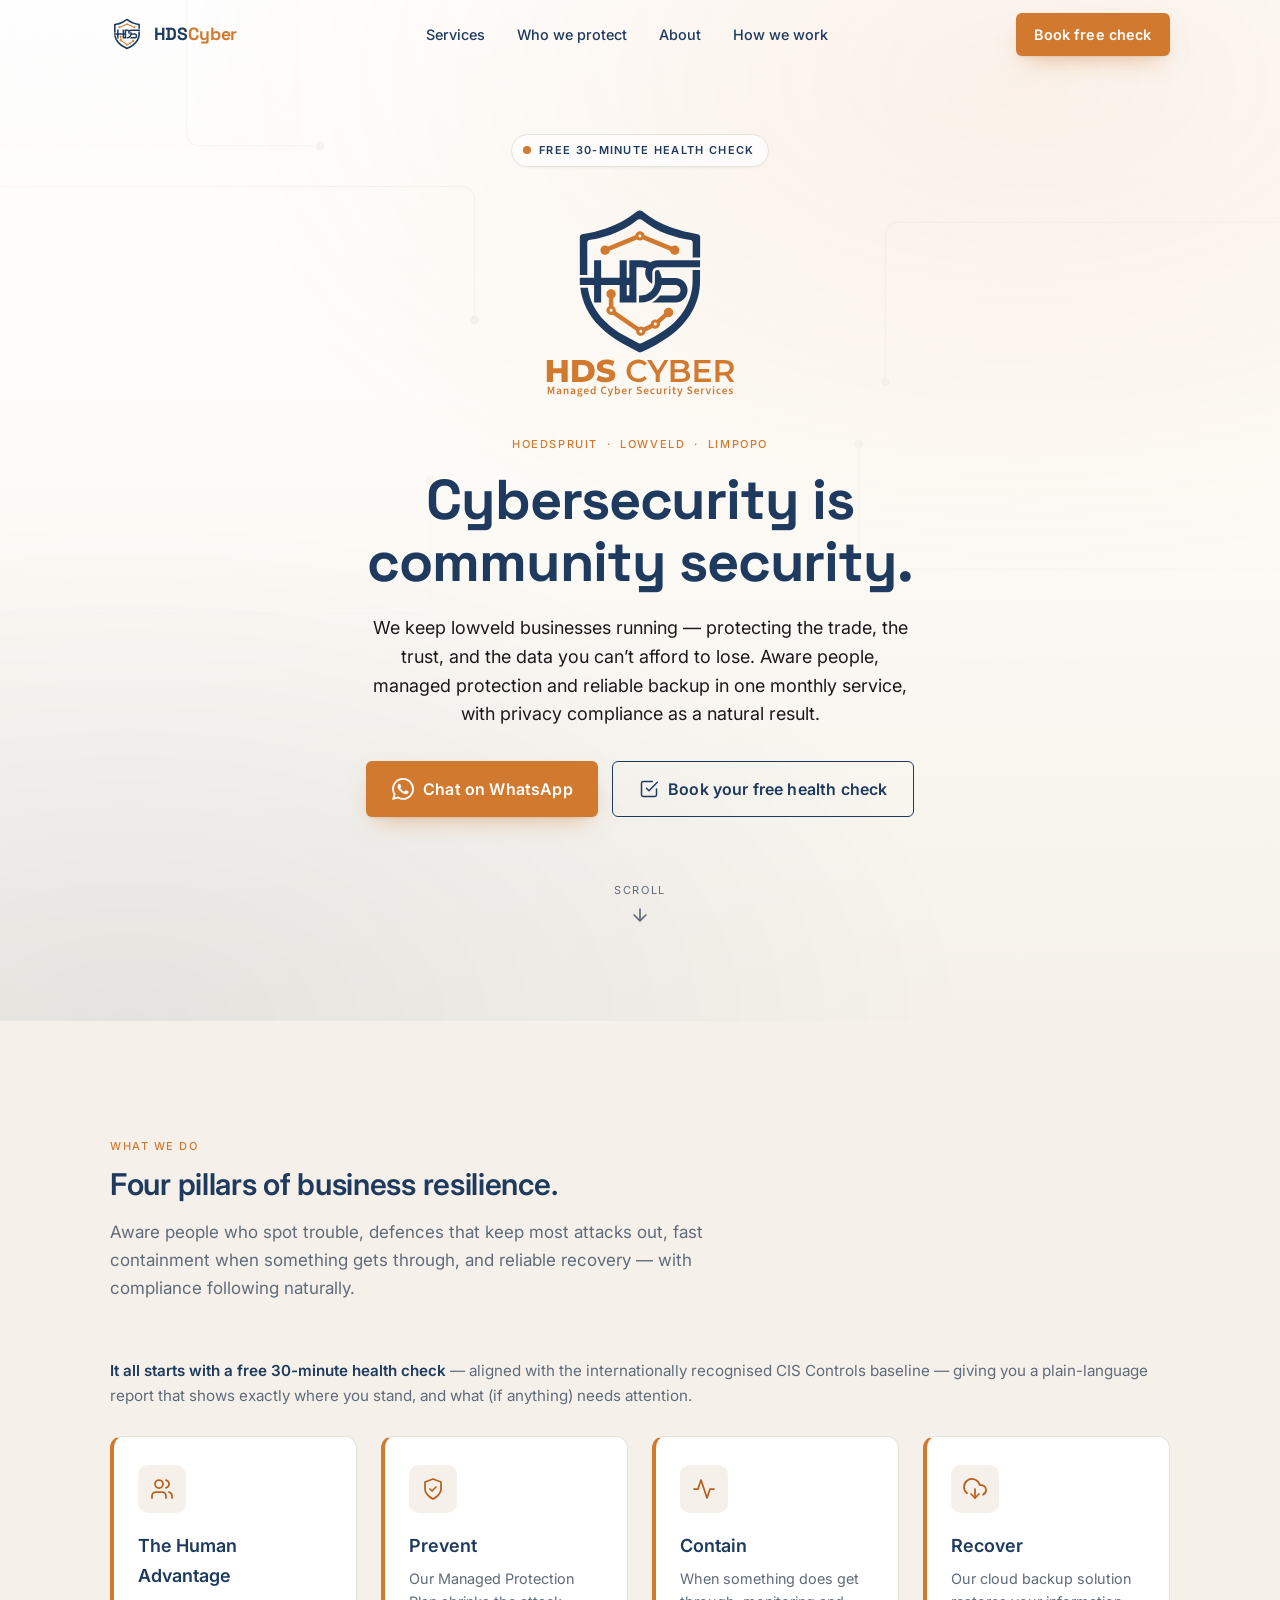
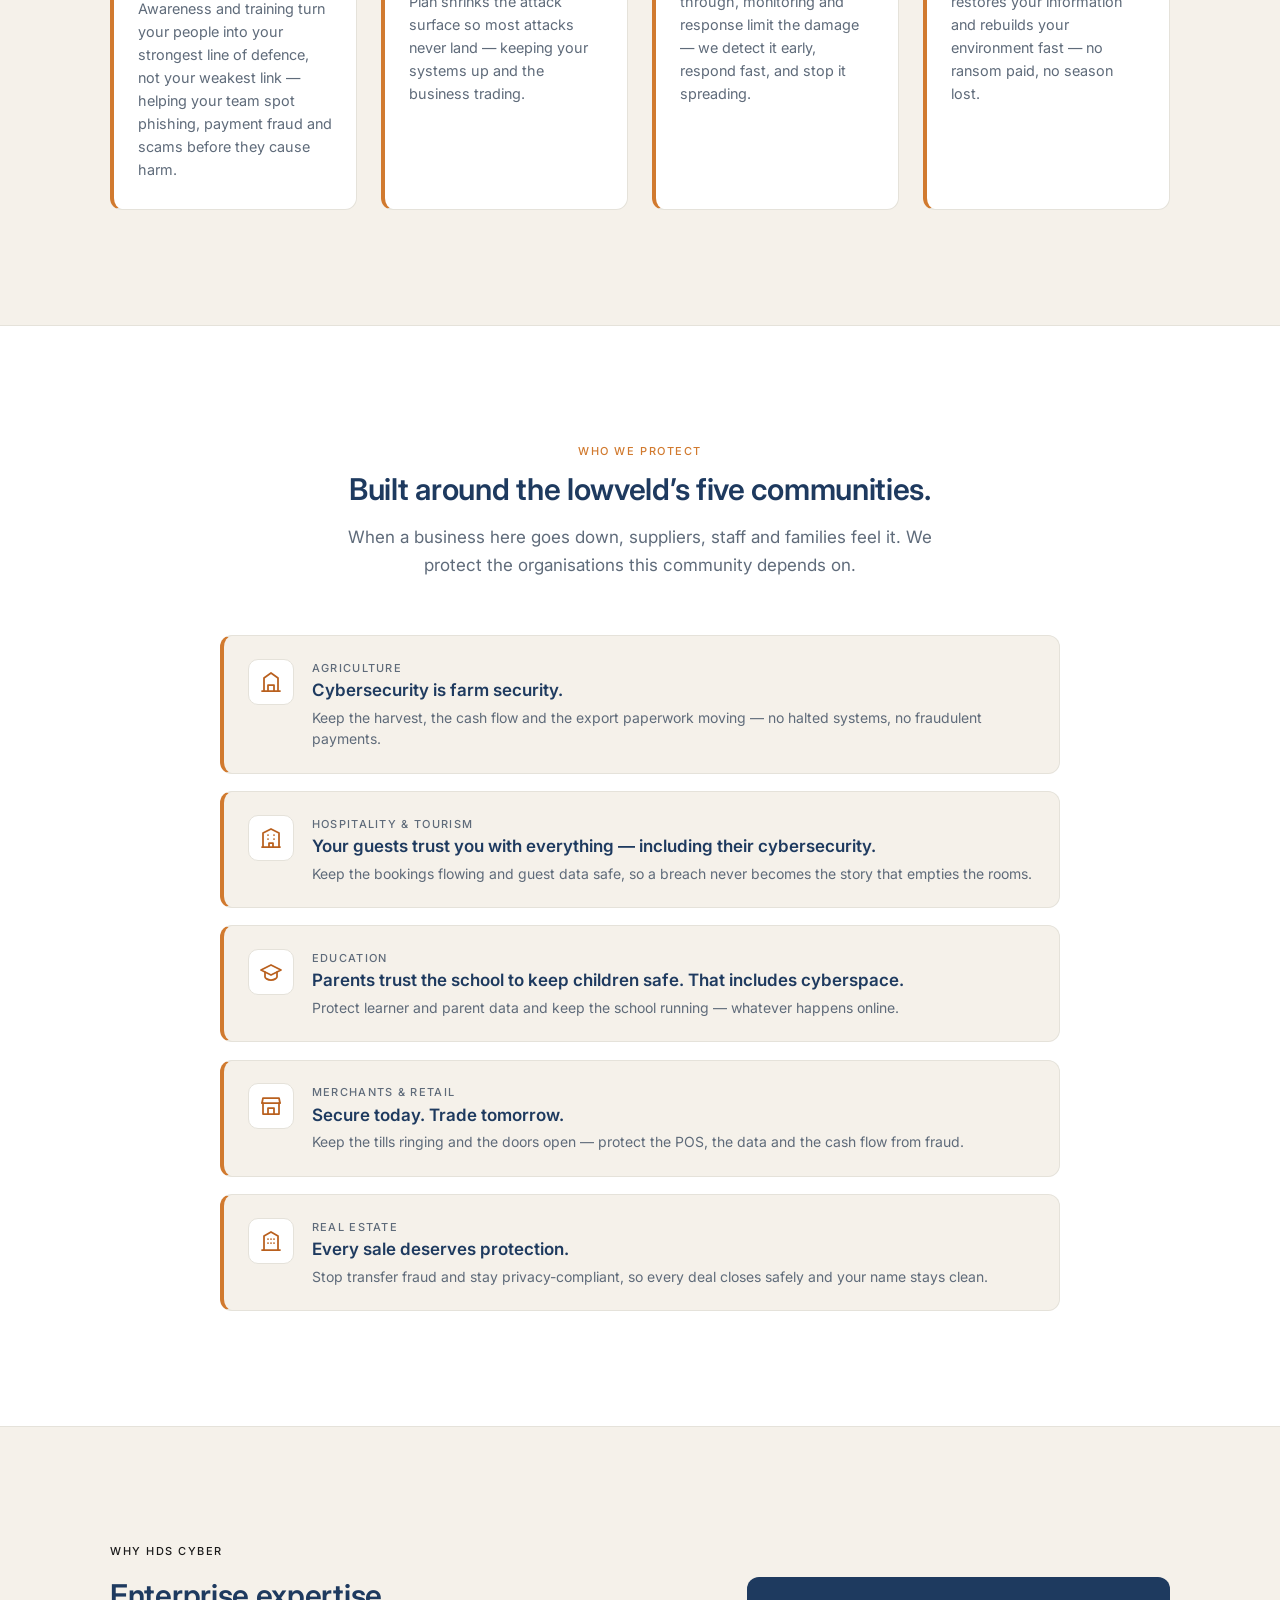
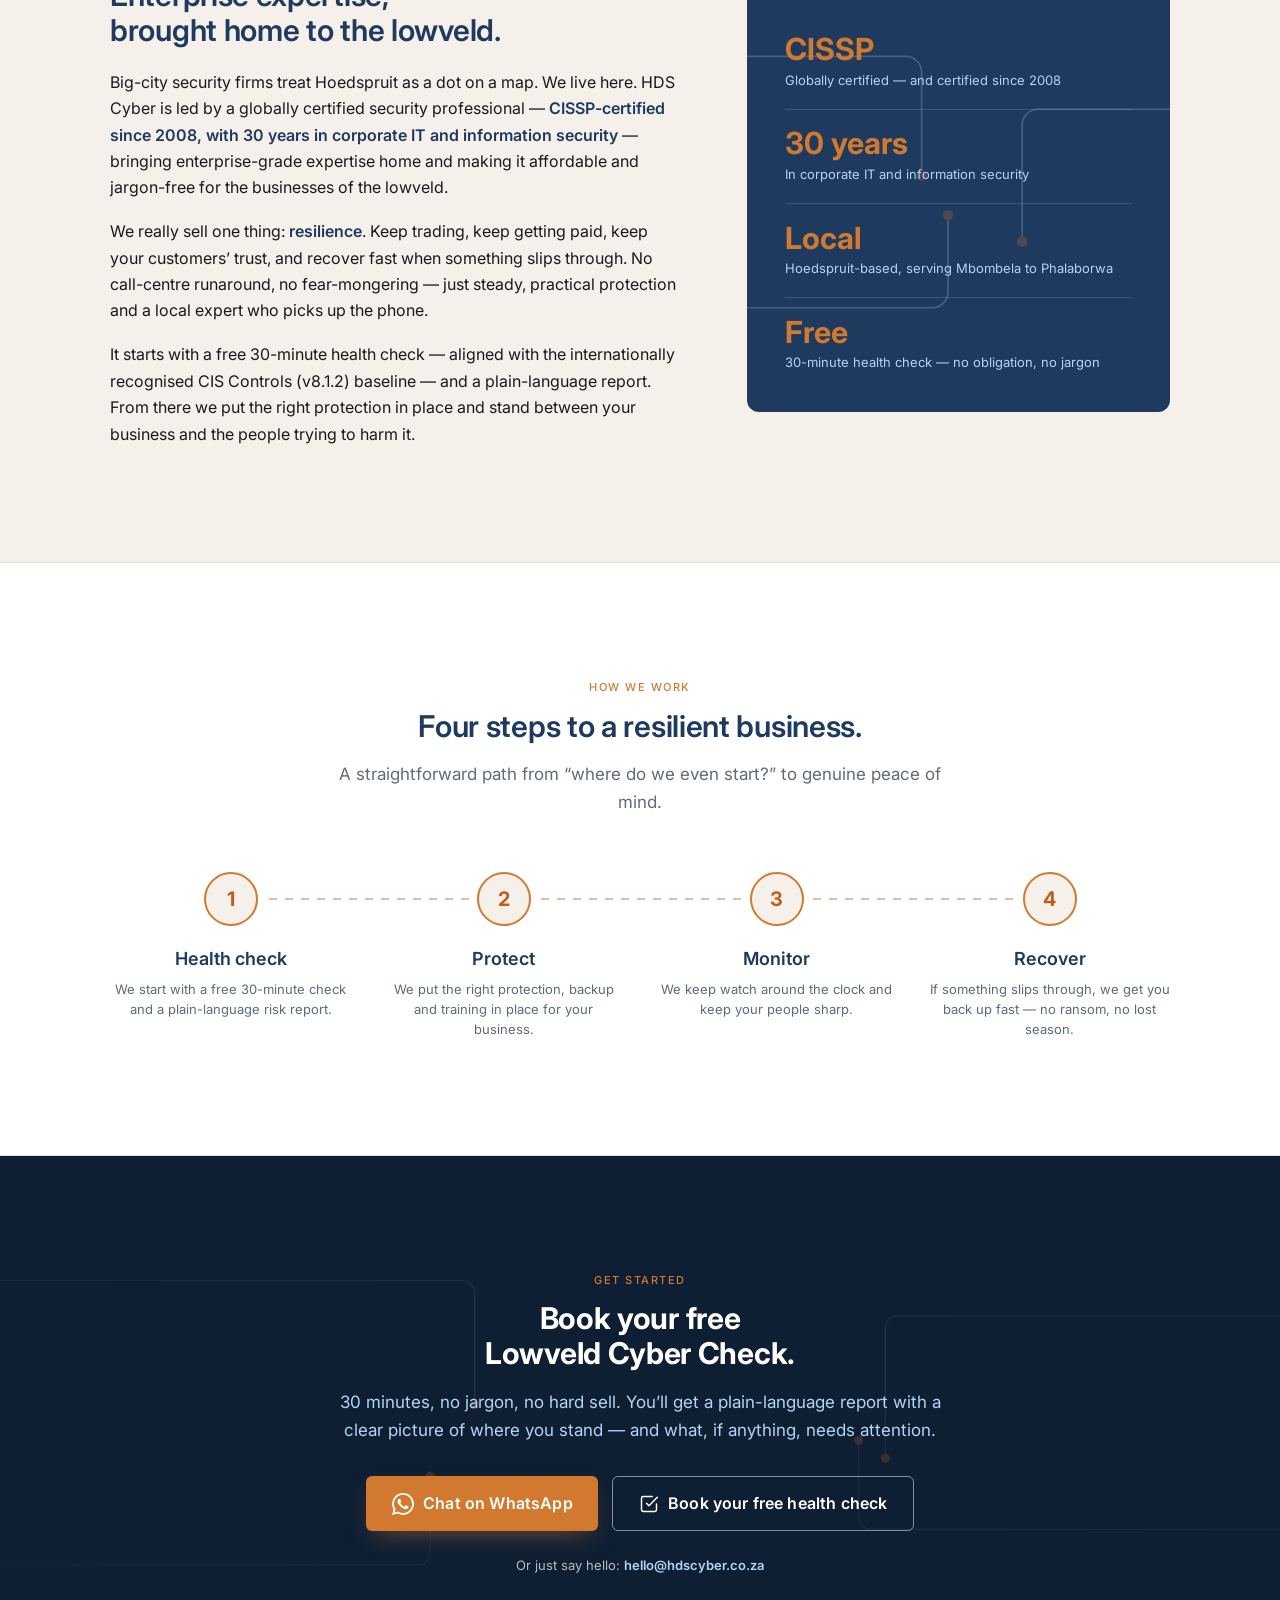
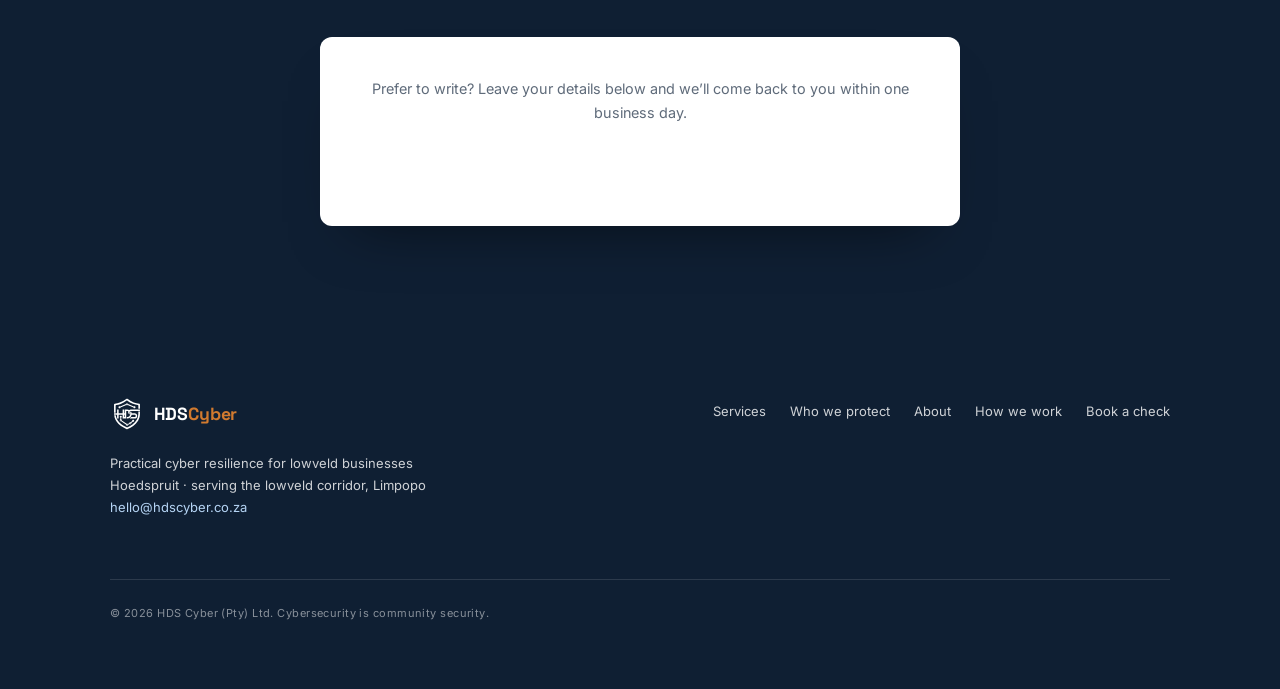
==== index.html @ 49cf848c "Add HDS Cyber holding page Single-page static site (index.html with inline CSS/JS), SVG brand assets" ====
<!DOCTYPE html>
<html lang="en">
<head>
  <meta charset="UTF-8">
  <meta name="viewport" content="width=device-width, initial-scale=1">

  <!-- Google tag (gtag.js) -->
  <script async src="https://www.googletagmanager.com/gtag/js?id=G-XVRPDK1384"></script>
  <script>
    window.dataLayer = window.dataLayer || [];
    function gtag(){dataLayer.push(arguments);}
    gtag('js', new Date());

    gtag('config', 'G-XVRPDK1384');
  </script>

  <!-- Meta Pixel Code -->
  <script>
  !function(f,b,e,v,n,t,s)
  {if(f.fbq)return;n=f.fbq=function(){n.callMethod?
  n.callMethod.apply(n,arguments):n.queue.push(arguments)};
  if(!f._fbq)f._fbq=n;n.push=n;n.loaded=!0;n.version='2.0';
  n.queue=[];t=b.createElement(e);t.async=!0;
  t.src=v;s=b.getElementsByTagName(e)[0];
  s.parentNode.insertBefore(t,s)}(window, document,'script',
  'https://connect.facebook.net/en_US/fbevents.js');
  fbq('init', '3988948328081548');
  fbq('track', 'PageView');
  </script>
  <noscript><img height="1" width="1" style="display:none"
  src="https://www.facebook.com/tr?id=3988948328081548&ev=PageView&noscript=1"
  /></noscript>
  <!-- End Meta Pixel Code -->

  <title>HDS Cyber — Managed Cyber Security Services in Hoedspruit</title>
  <meta name="description" content="HDS Cyber keeps lowveld businesses running — practical cyber resilience for farms, lodges, schools, merchants and estate agencies. Book a free 30-minute health check.">
  <meta property="og:title" content="HDS Cyber — Cybersecurity is community security.">
  <meta property="og:description" content="Hoedspruit-based cyber resilience: managed protection, staff training, backup and compliance. Book your free Lowveld Cyber Check.">
  <meta property="og:type" content="website">
  <meta property="og:url" content="https://hdscyber.co.za">
  <link rel="icon" type="image/svg+xml" href="assets/favicon.svg">
  <link rel="preconnect" href="https://fonts.googleapis.com">
  <link rel="preconnect" href="https://fonts.gstatic.com" crossorigin>
  <link href="https://fonts.googleapis.com/css2?family=Inter:wght@400;500;600;700&family=Space+Grotesk:wght@500;700&display=swap" rel="stylesheet">
  <style>
    :root {
      /* Brand colours (per Brand Guidelines v1.0 §3) */
      --navy: #1E3A5F;
      --copper: #D17A2F;
      --copper-deep: #B9601E;
      --deep-navy: #0F1F33;
      --sand: #F5F1EA;
      --ink: #1A1A1A;
      --slate: #5F6B7A;
      --hairline: #E5E2DA;
      --light-blue: #B5D4F4;
      --white: #FFFFFF;

      /* Typography (§4): Inter does the heavy lifting; Space Grotesk for hero/slogan only */
      --font-body: 'Inter', -apple-system, BlinkMacSystemFont, system-ui, sans-serif;
      --font-display: 'Space Grotesk', 'Inter', system-ui, sans-serif;

      /* Type scale */
      --text-hero: clamp(2.25rem, 5vw, 3.5rem);   /* hero 44–56px */
      --text-h2: clamp(1.5rem, 2.4vw, 1.875rem);  /* section H2 24–30px */
      --text-h3: 1.125rem;                          /* H3 18px */
      --text-body: 1rem;
      --text-small: 0.8125rem;                      /* caption 13px */
      --text-eyebrow: 0.6875rem;                    /* 11px */

      --radius: 6px;
      --radius-lg: 12px;
      --hero-text-width: 540px;
      --nav-h: 70px;
      --maxw: 1140px;
      --ease: cubic-bezier(0.22, 1, 0.36, 1);
    }

    *, *::before, *::after { box-sizing: border-box; }

    html {
      -webkit-text-size-adjust: 100%;
      scroll-behavior: smooth;
      scroll-padding-top: calc(var(--nav-h) + 12px);
    }

    body {
      margin: 0;
      font-family: var(--font-body);
      font-weight: 400;
      font-size: var(--text-body);
      line-height: 1.65;
      color: var(--ink);
      background: var(--sand);
      -webkit-font-smoothing: antialiased;
      text-rendering: optimizeLegibility;
      overflow-x: hidden;
    }

    a { color: inherit; }

    .wrap {
      width: 100%;
      max-width: var(--maxw);
      margin-inline: auto;
      padding-inline: clamp(1.25rem, 4vw, 2.5rem);
    }

    /* Eyebrow — Inter 500 medium, tracked caps (§4.3) */
    .eyebrow {
      margin: 0;
      font-family: var(--font-body);
      font-weight: 500;
      font-size: var(--text-eyebrow);
      letter-spacing: 0.14em;
      text-transform: uppercase;
      color: var(--copper);
    }

    /* ---------- Shared CTA button ---------- */
    .cta {
      display: inline-flex;
      align-items: center;
      gap: 0.6rem;
      padding: 0.85rem 1.6rem;
      min-height: 48px;
      background: var(--copper);
      color: var(--white);
      font-family: var(--font-body);
      font-weight: 600;
      font-size: 1rem;
      letter-spacing: 0.01em;
      text-decoration: none;
      border-radius: var(--radius);
      box-shadow:
        0 1px 2px rgba(15, 31, 51, 0.08),
        0 10px 24px -10px rgba(209, 122, 47, 0.55);
      transition: transform 0.3s var(--ease), box-shadow 0.3s var(--ease), background-color 0.3s ease;
    }
    .cta svg { width: 20px; height: 20px; }
    .cta:hover {
      background: var(--copper-deep);
      transform: translateY(-2px);
      box-shadow: 0 2px 4px rgba(15, 31, 51, 0.10), 0 16px 32px -12px rgba(209, 122, 47, 0.7);
    }
    .cta:active { transform: translateY(0); }
    .cta:focus-visible { outline: 2px solid var(--navy); outline-offset: 3px; }

    /* Secondary — outlined navy (§7.1) */
    .cta--ghost {
      background: transparent;
      color: var(--navy);
      border: 1px solid var(--navy);
      box-shadow: none;
    }
    .cta--ghost:hover {
      background: var(--navy);
      border-color: var(--navy);
      color: var(--white);
      box-shadow: 0 8px 20px -12px rgba(15, 31, 51, 0.4);
    }

    /* Secondary on dark backgrounds (contact band) */
    .cta--ghost-light {
      background: transparent;
      color: var(--white);
      border: 1px solid rgba(255, 255, 255, 0.5);
      box-shadow: none;
    }
    .cta--ghost-light:hover {
      background: var(--white);
      color: var(--navy);
      border-color: var(--white);
    }

    /* WhatsApp button accent (brand-preferred primary contact) */
    .cta--whatsapp { background: var(--copper); }
    .cta--whatsapp svg { width: 22px; height: 22px; }

    /* Marks a placeholder WhatsApp link until the real number is added */
    [data-whatsapp-placeholder] { position: relative; }

    /* ---------- Nav ---------- */
    .nav {
      position: fixed;
      top: 0; left: 0; right: 0;
      z-index: 50;
      height: var(--nav-h);
      display: flex;
      align-items: center;
      transition: background-color 0.35s ease, box-shadow 0.35s ease, border-color 0.35s ease;
      border-bottom: 1px solid transparent;
    }
    .nav.is-scrolled {
      background: rgba(245, 241, 234, 0.82);
      backdrop-filter: blur(10px);
      -webkit-backdrop-filter: blur(10px);
      border-bottom-color: var(--hairline);
      box-shadow: 0 1px 16px -8px rgba(15, 31, 51, 0.25);
    }
    .nav__inner {
      width: 100%;
      max-width: var(--maxw);
      margin-inline: auto;
      padding-inline: clamp(1.25rem, 4vw, 2.5rem);
      display: flex;
      align-items: center;
      justify-content: space-between;
      gap: 1rem;
    }
    .brand {
      display: inline-flex;
      align-items: center;
      gap: 0.6rem;
      text-decoration: none;
      color: var(--navy);
    }
    .brand img { width: 34px; height: 34px; display: block; }
    .brand__name {
      font-family: var(--font-display);
      font-weight: 700;
      font-size: 1.1rem;
      letter-spacing: -0.01em;
      color: var(--navy);
    }
    .brand__name span { color: var(--copper); }

    .nav__links {
      display: flex;
      align-items: center;
      gap: clamp(1rem, 2.5vw, 2rem);
      list-style: none;
      margin: 0;
      padding: 0;
    }
    .nav__links a {
      position: relative;
      text-decoration: none;
      color: var(--navy);
      font-size: 0.9rem;
      font-weight: 500;
      padding: 0.4rem 0;
      transition: color 0.2s ease;
    }
    .nav__links a::after {
      content: "";
      position: absolute;
      left: 0; bottom: -2px;
      width: 100%;
      height: 2px;
      background: var(--copper);
      transform: scaleX(0);
      transform-origin: left center;
      transition: transform 0.3s var(--ease);
    }
    .nav__links a:hover { color: var(--copper-deep); }
    .nav__links a.is-active { color: var(--copper-deep); }
    .nav__links a.is-active::after { transform: scaleX(1); }

    .nav__cta { display: inline-flex; }
    .nav .cta { padding: 0.6rem 1.15rem; min-height: 42px; font-size: 0.9rem; }

    .nav__toggle {
      display: none;
      width: 44px; height: 44px;
      align-items: center;
      justify-content: center;
      background: transparent;
      border: 1px solid var(--hairline);
      border-radius: var(--radius);
      cursor: pointer;
      color: var(--navy);
    }
    .nav__toggle svg { width: 22px; height: 22px; }
    .nav__toggle .icon-close { display: none; }
    .nav.is-open .nav__toggle .icon-open { display: none; }
    .nav.is-open .nav__toggle .icon-close { display: block; }

    /* ---------- Section scaffolding ---------- */
    .section { padding: clamp(4.5rem, 9vw, 7.5rem) 0; }
    .section__head {
      max-width: 640px;
      margin-bottom: clamp(2.5rem, 5vw, 3.5rem);
    }
    .section--center .section__head { margin-inline: auto; text-align: center; }
    /* Section H2 — Inter 600 (§4.3) */
    .section__title {
      margin: 0.75rem 0 0;
      font-family: var(--font-body);
      font-weight: 600;
      font-size: var(--text-h2);
      line-height: 1.18;
      letter-spacing: -0.01em;
      color: var(--navy);
      text-wrap: balance;
    }
    .section__lead {
      margin: 1rem 0 0;
      font-size: 1.0625rem;
      color: var(--slate);
      max-width: 58ch;
    }
    .section--center .section__lead { margin-inline: auto; }

    /* Reveal on scroll */
    .reveal {
      opacity: 0;
      transform: translateY(22px);
      transition: opacity 0.7s var(--ease), transform 0.7s var(--ease);
    }
    .reveal.is-in { opacity: 1; transform: none; }

    /* ---------- Hero ---------- */
    .hero {
      position: relative;
      isolation: isolate;
      min-height: 100vh;
      min-height: 100svh;
      display: flex;
      flex-direction: column;
      align-items: center;
      justify-content: center;
      text-align: center;
      padding: calc(var(--nav-h) + clamp(2rem, 6vw, 4rem)) 1.5rem clamp(3.5rem, 9vw, 6rem);
      overflow: hidden;
      background:
        radial-gradient(120% 90% at 80% 8%, rgba(209, 122, 47, 0.10) 0%, rgba(209, 122, 47, 0) 55%),
        radial-gradient(120% 90% at 10% 100%, rgba(30, 58, 95, 0.08) 0%, rgba(30, 58, 95, 0) 55%),
        linear-gradient(180deg, #FFFFFF 0%, #FDFBF7 45%, var(--sand) 100%);
    }
    .hero__lines {
      position: absolute; inset: 0; z-index: -2;
      pointer-events: none; opacity: 0.5;
      mask-image: radial-gradient(120% 80% at 50% 30%, #000 0%, transparent 78%);
    }
    .hero__lines path, .hero__lines circle { stroke: var(--hairline); fill: none; }
    .hero__lines circle { fill: var(--hairline); stroke: none; }
    .hero__grain {
      position: absolute; inset: 0; z-index: -1;
      pointer-events: none; opacity: 0.035; mix-blend-mode: multiply;
    }
    /* Hero max width 720px so the slogan reads as a statement (§7.1) */
    .hero__inner {
      position: relative;
      display: flex; flex-direction: column; align-items: center;
      max-width: 720px; width: 100%;
    }
    .status {
      display: inline-flex; align-items: center; gap: 0.5rem;
      padding: 0.4rem 0.85rem 0.4rem 0.7rem;
      margin-bottom: clamp(1.5rem, 4vw, 2rem);
      border: 1px solid var(--hairline); border-radius: 999px;
      background: rgba(255, 255, 255, 0.7); backdrop-filter: blur(6px);
      box-shadow: 0 1px 2px rgba(15, 31, 51, 0.05);
      font-size: var(--text-eyebrow); font-weight: 600;
      letter-spacing: 0.12em; text-transform: uppercase; color: var(--navy);
    }
    .status__dot {
      width: 8px; height: 8px; border-radius: 50%; background: var(--copper);
      box-shadow: 0 0 0 0 rgba(209, 122, 47, 0.5);
      animation: pulse 2.4s ease-in-out infinite;
    }
    @keyframes pulse {
      0%, 100% { box-shadow: 0 0 0 0 rgba(209, 122, 47, 0.45); }
      50%      { box-shadow: 0 0 0 6px rgba(209, 122, 47, 0); }
    }
    .hero__logo { width: clamp(150px, 32vw, 210px); height: auto; margin-bottom: clamp(1rem, 3vw, 1.6rem); }
    .hero__eyebrow { margin-bottom: 1rem; }
    /* Hero headline — Space Grotesk (the one signature slogan moment) */
    .hero__title {
      margin: 0 0 1.25rem; max-width: 16ch;
      font-family: var(--font-display); font-weight: 700;
      font-size: var(--text-hero); line-height: 1.12;
      letter-spacing: -0.02em; color: var(--navy); text-wrap: balance;
    }
    .hero__body {
      margin: 0 auto 2rem; max-width: var(--hero-text-width);
      font-size: 1.125rem; line-height: 1.6; color: var(--ink);
    }
    .hero__actions {
      display: flex; flex-wrap: wrap; gap: 0.85rem; justify-content: center;
    }
    .scroll-hint {
      margin-top: clamp(2.5rem, 6vw, 4rem);
      display: inline-flex; flex-direction: column; align-items: center; gap: 0.4rem;
      font-size: var(--text-eyebrow); letter-spacing: 0.14em; text-transform: uppercase;
      color: var(--slate); text-decoration: none;
    }
    .scroll-hint svg { width: 20px; height: 20px; animation: bob 2.2s ease-in-out infinite; }
    @keyframes bob { 0%,100% { transform: translateY(0); } 50% { transform: translateY(5px); } }

    /* ---------- Services (four pillars) ---------- */
    .cards {
      display: grid;
      grid-template-columns: repeat(auto-fit, minmax(240px, 1fr));
      gap: clamp(1rem, 2vw, 1.5rem);
    }
    /* White card, 4px copper LEFT border, copper icon in sand square (§7.1) */
    .card {
      background: var(--white);
      border: 1px solid var(--hairline);
      border-left: 4px solid var(--copper);
      border-radius: var(--radius-lg);
      padding: 1.75rem 1.5rem;
      transition: transform 0.35s var(--ease), box-shadow 0.35s var(--ease);
    }
    .card:hover {
      transform: translateY(-4px);
      box-shadow: 0 18px 40px -22px rgba(15, 31, 51, 0.4);
    }
    .card__icon {
      display: inline-flex; align-items: center; justify-content: center;
      width: 48px; height: 48px; margin-bottom: 1.1rem;
      border-radius: 10px;
      background: var(--sand);
      color: var(--copper-deep);
    }
    .card__icon svg { width: 24px; height: 24px; }
    /* H3 — Inter 600 */
    .card__title {
      margin: 0 0 0.4rem; font-family: var(--font-body);
      font-weight: 600; font-size: var(--text-h3); color: var(--navy);
    }
    .card__text { margin: 0; font-size: 0.9rem; color: var(--slate); line-height: 1.6; }

    /* Free health-check lead-in line above the cards */
    .pillars-note {
      margin: 0 0 1.75rem;
      font-size: 0.95rem; color: var(--slate);
    }
    .pillars-note strong { color: var(--navy); font-weight: 600; }

    /* ---------- Who we protect — five verticals, single column (§7.1) ---------- */
    .sectors { background: var(--white); border-block: 1px solid var(--hairline); }
    .sector-list {
      display: flex; flex-direction: column;
      gap: clamp(0.85rem, 1.8vw, 1.1rem);
      max-width: 840px; margin-inline: auto;
    }
    .sector {
      display: flex; align-items: flex-start; gap: 1.1rem;
      padding: 1.4rem 1.5rem;
      border: 1px solid var(--hairline);
      border-left: 4px solid var(--copper);
      border-radius: var(--radius-lg);
      background: var(--sand);
      transition: transform 0.3s var(--ease), box-shadow 0.3s var(--ease), background-color 0.3s ease;
    }
    .sector:hover { transform: translateX(4px); background: #FBF8F2; box-shadow: 0 14px 30px -22px rgba(15,31,51,0.4); }
    .sector__icon {
      flex: none;
      display: inline-flex; align-items: center; justify-content: center;
      width: 46px; height: 46px; border-radius: 10px;
      background: var(--white); border: 1px solid var(--hairline);
      color: var(--copper-deep);
    }
    .sector__icon svg { width: 24px; height: 24px; }
    .sector__eyebrow {
      margin: 0 0 0.15rem; font-size: var(--text-eyebrow); font-weight: 500;
      letter-spacing: 0.12em; text-transform: uppercase; color: var(--slate);
    }
    /* Vertical slogan — navy semibold (§7.1). Never modified (§1). */
    .sector__slogan { margin: 0 0 0.3rem; font-family: var(--font-body); font-weight: 600; color: var(--navy); font-size: 1.0625rem; line-height: 1.35; }
    .sector__desc { margin: 0; font-size: 0.875rem; color: var(--slate); line-height: 1.55; }

    /* ---------- About ---------- */
    .about-grid {
      display: grid;
      grid-template-columns: 1.15fr 0.85fr;
      gap: clamp(2rem, 5vw, 4rem);
      align-items: center;
    }
    .about__body p { margin: 0 0 1.1rem; color: var(--ink); }
    .about__body p:last-child { margin-bottom: 0; }
    .about__body strong { color: var(--navy); font-weight: 600; }
    .stat-panel {
      position: relative;
      background: var(--navy);
      color: var(--white);
      border-radius: var(--radius-lg);
      padding: clamp(1.75rem, 3vw, 2.5rem);
      overflow: hidden;
      isolation: isolate;
    }
    .stat-panel__lines { position: absolute; inset: 0; z-index: -1; opacity: 0.25; pointer-events: none; }
    .stat-panel__lines path, .stat-panel__lines circle { stroke: var(--light-blue); fill: none; }
    .stat-panel__lines circle { fill: var(--copper); stroke: none; }
    .stat {
      padding: 1.1rem 0;
      border-bottom: 1px solid rgba(181, 212, 244, 0.18);
    }
    .stat:last-child { border-bottom: none; padding-bottom: 0; }
    .stat:first-child { padding-top: 0; }
    .stat__num {
      font-family: var(--font-body); font-weight: 700;
      font-size: clamp(1.5rem, 2.6vw, 1.9rem); color: var(--copper);
      line-height: 1.1;
    }
    .stat__label { font-size: var(--text-small); color: var(--light-blue); margin-top: 0.2rem; }

    /* ---------- How we work ---------- */
    .how { background: var(--white); border-block: 1px solid var(--hairline); }
    .steps {
      display: grid;
      grid-template-columns: repeat(4, 1fr);
      gap: clamp(1rem, 2.5vw, 2rem);
      position: relative;
    }
    .steps::before {
      content: ""; position: absolute;
      top: 26px; left: 12%; right: 12%; height: 2px;
      background: repeating-linear-gradient(90deg, var(--copper) 0 8px, transparent 8px 16px);
      opacity: 0.5; z-index: 0;
    }
    .step { position: relative; z-index: 1; text-align: center; }
    .step__node {
      width: 54px; height: 54px; margin: 0 auto 1.1rem;
      display: flex; align-items: center; justify-content: center;
      border-radius: 50%;
      background: var(--sand);
      border: 2px solid var(--copper);
      color: var(--copper-deep);
      font-family: var(--font-body); font-weight: 700; font-size: 1.25rem;
      box-shadow: 0 0 0 6px var(--white);
    }
    .step__title { margin: 0 0 0.35rem; font-family: var(--font-body); font-weight: 600; font-size: var(--text-h3); color: var(--navy); }
    .step__text { margin: 0; font-size: var(--text-small); color: var(--slate); line-height: 1.55; }

    /* ---------- Contact band ---------- */
    .contact {
      position: relative;
      isolation: isolate;
      background: var(--deep-navy);
      color: var(--white);
      text-align: center;
      overflow: hidden;
    }
    .contact__lines { position: absolute; inset: 0; z-index: -1; opacity: 0.3; pointer-events: none; mask-image: radial-gradient(110% 90% at 50% 40%, #000 0%, transparent 80%); }
    .contact__lines path, .contact__lines circle { stroke: rgba(181,212,244,0.45); fill: none; }
    .contact__lines circle { fill: var(--copper); stroke: none; }
    .contact__title {
      margin: 0.75rem auto 0; max-width: 20ch;
      font-family: var(--font-body); font-weight: 700;
      font-size: var(--text-h2); line-height: 1.18; letter-spacing: -0.01em;
      text-wrap: balance;
    }
    .contact__text { margin: 1rem auto 2rem; max-width: 56ch; color: var(--light-blue); font-size: 1.0625rem; }
    .contact__actions { display: flex; flex-wrap: wrap; gap: 0.85rem; justify-content: center; }
    .contact__email { margin-top: 1.5rem; font-size: var(--text-small); color: rgba(255,255,255,0.7); }
    .contact__email a { color: var(--light-blue); text-decoration: none; font-weight: 600; }
    .contact__email a:hover { text-decoration: underline; }

    /* Contact form — white card holding the embedded Freshsales web form */
    .contact-form {
      margin: clamp(2.5rem, 5vw, 3.75rem) auto 0;
      max-width: 640px;
      background: var(--white);
      color: var(--ink);
      border-radius: var(--radius-lg);
      padding: clamp(1.5rem, 3.5vw, 2.5rem);
      text-align: left;
      box-shadow: 0 30px 60px -34px rgba(0, 0, 0, 0.6);
    }
    .contact-form__note { margin: 0 0 1.35rem; font-size: 0.9rem; color: var(--slate); text-align: center; }
    /* Keep the third-party form's fields inside the card on small screens */
    .contact-form__embed :is(input, textarea, select, button) { max-width: 100%; }
    .contact-form__embed { min-height: 40px; }

    /* ---------- Footer — deep navy (§7.1) ---------- */
    .footer { background: var(--deep-navy); color: rgba(255,255,255,0.8); padding: clamp(2.5rem, 5vw, 3.5rem) 0; }
    .footer__inner {
      display: flex; flex-wrap: wrap; gap: 1.5rem;
      align-items: flex-start; justify-content: space-between;
    }
    .footer .brand__name { color: var(--white); }
    .footer__meta { font-size: var(--text-small); line-height: 1.7; margin-top: 0.85rem; }
    .footer__meta a { color: var(--light-blue); text-decoration: none; }
    .footer__meta a:hover { text-decoration: underline; }
    .footer__links { display: flex; flex-wrap: wrap; gap: 1rem 1.5rem; list-style: none; margin: 0; padding: 0; }
    .footer__links a { color: rgba(255,255,255,0.8); text-decoration: none; font-size: var(--text-small); }
    .footer__links a:hover { color: var(--copper); }
    .footer__legal {
      width: 100%; margin-top: 1.5rem; padding-top: 1.5rem;
      border-top: 1px solid rgba(255,255,255,0.12);
      font-size: var(--text-eyebrow); letter-spacing: 0.04em; color: rgba(255,255,255,0.5);
    }

    a:focus-visible, button:focus-visible {
      outline: 2px solid var(--copper);
      outline-offset: 3px;
      border-radius: 3px;
    }

    /* ---------- Responsive ---------- */
    @media (max-width: 860px) {
      .about-grid { grid-template-columns: 1fr; }
      .steps { grid-template-columns: repeat(2, 1fr); gap: 2rem 1.5rem; }
      .steps::before { display: none; }
    }
    @media (max-width: 760px) {
      .nav__cta { display: none; }
      .nav__toggle { display: inline-flex; }
      .nav__links {
        position: absolute;
        top: var(--nav-h); left: 0; right: 0;
        flex-direction: column;
        align-items: stretch;
        gap: 0;
        background: rgba(245, 241, 234, 0.97);
        backdrop-filter: blur(10px);
        border-bottom: 1px solid var(--hairline);
        box-shadow: 0 16px 24px -18px rgba(15,31,51,0.4);
        padding: 0.5rem clamp(1.25rem, 4vw, 2.5rem) 1.25rem;
        transform: translateY(-12px);
        opacity: 0; pointer-events: none;
        transition: opacity 0.25s ease, transform 0.25s var(--ease);
      }
      .nav.is-open .nav__links { opacity: 1; transform: none; pointer-events: auto; }
      .nav__links li { width: 100%; }
      .nav__links a { display: block; padding: 0.85rem 0; border-bottom: 1px solid var(--hairline); font-size: 1rem; }
      .nav__links a::after { display: none; }
      .nav__links .nav__cta-mobile { margin-top: 0.85rem; }
      .nav__links .nav__cta-mobile a { border-bottom: none; }
      .nav__links .nav__cta-mobile .cta { display: inline-flex; width: 100%; justify-content: center; }
    }
    @media (min-width: 761px) {
      .nav__cta-mobile { display: none; }
    }
    @media (max-width: 480px) {
      .steps { grid-template-columns: 1fr; }
      .hero__actions { width: 100%; }
      .hero__actions .cta { flex: 1 1 auto; justify-content: center; }
    }

    @media (prefers-reduced-motion: reduce) {
      html { scroll-behavior: auto; }
      *, *::before, *::after {
        animation-duration: 0.01ms !important;
        animation-iteration-count: 1 !important;
        transition-duration: 0.01ms !important;
      }
      .reveal { opacity: 1; transform: none; }
    }
  </style>

  <!-- Freshworks CRM tracking (live chat disabled for now via chat='false') -->
  <script src='//fw-cdn.com/16836464/7368855.js' chat='false'></script>
</head>
<body>
  <!-- Navigation -->
  <header class="nav" id="nav">
    <div class="nav__inner">
      <a class="brand" href="#top" aria-label="HDS Cyber — home">
        <img src="assets/favicon.svg" alt="" aria-hidden="true">
        <span class="brand__name">HDS<span>Cyber</span></span>
      </a>

      <nav aria-label="Primary">
        <ul class="nav__links" id="navLinks">
          <li><a href="#services">Services</a></li>
          <li><a href="#sectors">Who we protect</a></li>
          <li><a href="#about">About</a></li>
          <li><a href="#how">How we work</a></li>
          <li class="nav__cta-mobile"><a href="mailto:hello@hdscyber.co.za?subject=Book%20my%20free%20Lowveld%20Cyber%20Check"><span class="cta">Book free check</span></a></li>
        </ul>
      </nav>

      <div class="nav__cta">
        <a class="cta" href="mailto:hello@hdscyber.co.za?subject=Book%20my%20free%20Lowveld%20Cyber%20Check">Book free check</a>
      </div>

      <button class="nav__toggle" id="navToggle" aria-label="Toggle menu" aria-expanded="false" aria-controls="navLinks">
        <svg class="icon-open" viewBox="0 0 24 24" fill="none" stroke="currentColor" stroke-width="2" stroke-linecap="round"><path d="M3 6h18M3 12h18M3 18h18"/></svg>
        <svg class="icon-close" viewBox="0 0 24 24" fill="none" stroke="currentColor" stroke-width="2" stroke-linecap="round"><path d="M6 6l12 12M18 6L6 18"/></svg>
      </button>
    </div>
  </header>

  <main id="top">
    <!-- Hero -->
    <section class="hero" aria-label="HDS Cyber introduction">
      <svg class="hero__lines" aria-hidden="true" focusable="false" viewBox="0 0 1440 900" preserveAspectRatio="xMidYMid slice">
        <g stroke-width="1.25">
          <path d="M-20 210 H 520 a14 14 0 0 1 14 14 V 360" />
          <path d="M1460 250 H 1010 a14 14 0 0 0 -14 14 V 430" />
          <path d="M-20 690 H 470 a14 14 0 0 0 14 -14 V 540" />
          <path d="M1460 640 H 980 a14 14 0 0 1 -14 -14 V 500" />
          <path d="M210 -20 V 150 a14 14 0 0 0 14 14 H 360" />
          <path d="M1230 920 V 760 a14 14 0 0 1 -14 -14 H 1080" />
        </g>
        <circle cx="534" cy="360" r="5" />
        <circle cx="996" cy="430" r="5" />
        <circle cx="484" cy="540" r="5" />
        <circle cx="966" cy="500" r="5" />
        <circle cx="360" cy="164" r="5" />
        <circle cx="1080" cy="746" r="5" />
      </svg>
      <svg class="hero__grain" aria-hidden="true" focusable="false">
        <filter id="grain"><feTurbulence type="fractalNoise" baseFrequency="0.9" numOctaves="2" stitchTiles="stitch"/></filter>
        <rect width="100%" height="100%" filter="url(#grain)"/>
      </svg>

      <div class="hero__inner">
        <span class="status"><span class="status__dot" aria-hidden="true"></span>Free 30-minute health check</span>

        <img class="hero__logo" src="assets/hds-logo-primary.svg" alt="HDS Cyber — Managed Cyber Security Services" width="500" height="500">

        <p class="eyebrow hero__eyebrow">Hoedspruit&nbsp; &middot; &nbsp;Lowveld&nbsp; &middot; &nbsp;Limpopo</p>

        <h1 class="hero__title">Cybersecurity is community security.</h1>

        <p class="hero__body">We keep lowveld businesses running &mdash; protecting the trade, the trust, and the data you can&rsquo;t afford to lose. Aware people, managed protection and reliable backup in one monthly service, with privacy compliance as a natural result.</p>

        <div class="hero__actions">
          <!-- WhatsApp: number is set once in the <script> at the bottom (WHATSAPP_NUMBER). Until then this is a placeholder. -->
          <a class="cta cta--whatsapp" data-whatsapp-placeholder href="https://wa.me/27XXXXXXXXX?text=Hi%20HDS%20Cyber%2C%20I%27d%20like%20to%20book%20my%20free%20Lowveld%20Cyber%20Check." aria-label="Chat to HDS Cyber on WhatsApp">
            <svg viewBox="0 0 24 24" fill="currentColor" aria-hidden="true"><path d="M17.472 14.382c-.297-.149-1.758-.867-2.03-.967-.273-.099-.471-.148-.67.15-.197.297-.767.966-.94 1.164-.173.199-.347.223-.644.075-.297-.15-1.255-.463-2.39-1.475-.883-.788-1.48-1.761-1.653-2.059-.173-.297-.018-.458.13-.606.134-.133.298-.347.446-.52.149-.174.198-.298.298-.497.099-.198.05-.371-.025-.52-.075-.149-.669-1.612-.916-2.207-.242-.579-.487-.501-.669-.51l-.57-.01c-.198 0-.52.074-.792.372-.272.297-1.04 1.016-1.04 2.479 0 1.462 1.065 2.875 1.213 3.074.149.198 2.096 3.2 5.077 4.487.709.306 1.262.489 1.694.625.712.227 1.36.195 1.872.118.571-.085 1.758-.719 2.006-1.413.247-.694.247-1.289.173-1.413-.074-.124-.272-.198-.57-.347m-5.421 7.403h-.004a9.87 9.87 0 01-5.031-1.378l-.361-.214-3.741.982.998-3.648-.235-.374a9.86 9.86 0 01-1.51-5.26c.001-5.45 4.436-9.884 9.888-9.884 2.64 0 5.122 1.03 6.988 2.898a9.825 9.825 0 012.893 6.994c-.003 5.45-4.437 9.884-9.885 9.884m8.413-18.297A11.815 11.815 0 0012.05 0C5.495 0 .16 5.335.157 11.892c0 2.096.547 4.142 1.588 5.945L.057 24l6.305-1.654a11.882 11.882 0 005.683 1.448h.005c6.554 0 11.89-5.335 11.893-11.893a11.821 11.821 0 00-3.48-8.413z"/></svg>
            Chat on WhatsApp
          </a>
          <a class="cta cta--ghost" href="mailto:hello@hdscyber.co.za?subject=Book%20my%20free%20Lowveld%20Cyber%20Check">
            <svg viewBox="0 0 24 24" fill="none" stroke="currentColor" stroke-width="1.75" stroke-linecap="round" stroke-linejoin="round" aria-hidden="true"><path d="M9 11l3 3L22 4"/><path d="M21 12v7a2 2 0 0 1-2 2H5a2 2 0 0 1-2-2V5a2 2 0 0 1 2-2h11"/></svg>
            Book your free health check
          </a>
        </div>

        <a class="scroll-hint" href="#services" aria-label="Scroll to services">
          <span>Scroll</span>
          <svg viewBox="0 0 24 24" fill="none" stroke="currentColor" stroke-width="2" stroke-linecap="round" stroke-linejoin="round" aria-hidden="true"><path d="M12 5v14M5 12l7 7 7-7"/></svg>
        </a>
      </div>
    </section>

    <!-- Services — four pillars of resilience -->
    <section class="section" id="services" aria-labelledby="services-title">
      <div class="wrap">
        <div class="section__head reveal">
          <p class="eyebrow">What we do</p>
          <h2 class="section__title" id="services-title">Four pillars of business resilience.</h2>
          <p class="section__lead">Aware people who spot trouble, defences that keep most attacks out, fast containment when something gets through, and reliable recovery &mdash; with compliance following naturally.</p>
        </div>

        <p class="pillars-note reveal"><strong>It all starts with a free 30-minute health check</strong> &mdash; aligned with the internationally recognised CIS Controls baseline &mdash; giving you a plain-language report that shows exactly where you stand, and what (if anything) needs attention.</p>

        <div class="cards">
          <!-- Four pillars per marketing plan v16 §1 table — Column 1 = card heading -->
          <article class="card reveal">
            <span class="card__icon" aria-hidden="true">
              <svg viewBox="0 0 24 24" fill="none" stroke="currentColor" stroke-width="1.75" stroke-linecap="round" stroke-linejoin="round"><path d="M16 21v-2a4 4 0 0 0-4-4H6a4 4 0 0 0-4 4v2"/><circle cx="9" cy="7" r="4"/><path d="M22 21v-2a4 4 0 0 0-3-3.87"/><path d="M16 3.13a4 4 0 0 1 0 7.75"/></svg>
            </span>
            <h3 class="card__title">The Human Advantage</h3>
            <p class="card__text">Awareness and training turn your people into your strongest line of defence, not your weakest link &mdash; helping your team spot phishing, payment fraud and scams before they cause harm.</p>
          </article>

          <article class="card reveal">
            <span class="card__icon" aria-hidden="true">
              <svg viewBox="0 0 24 24" fill="none" stroke="currentColor" stroke-width="1.75" stroke-linecap="round" stroke-linejoin="round"><path d="M12 22s8-4 8-10V5l-8-3-8 3v7c0 6 8 10 8 10z"/><path d="m9 12 2 2 4-4"/></svg>
            </span>
            <h3 class="card__title">Prevent</h3>
            <p class="card__text">Our Managed Protection Plan shrinks the attack surface so most attacks never land &mdash; keeping your systems up and the business trading.</p>
          </article>

          <article class="card reveal">
            <span class="card__icon" aria-hidden="true">
              <svg viewBox="0 0 24 24" fill="none" stroke="currentColor" stroke-width="1.75" stroke-linecap="round" stroke-linejoin="round"><path d="M22 12h-4l-3 9L9 3l-3 9H2"/></svg>
            </span>
            <h3 class="card__title">Contain</h3>
            <p class="card__text">When something does get through, monitoring and response limit the damage &mdash; we detect it early, respond fast, and stop it spreading.</p>
          </article>

          <article class="card reveal">
            <span class="card__icon" aria-hidden="true">
              <svg viewBox="0 0 24 24" fill="none" stroke="currentColor" stroke-width="1.75" stroke-linecap="round" stroke-linejoin="round"><path d="M20 17.58A5 5 0 0 0 18 8h-1.26A8 8 0 1 0 4 16.25"/><path d="M12 21v-9"/><path d="m8 17 4 4 4-4"/></svg>
            </span>
            <h3 class="card__title">Recover</h3>
            <p class="card__text">Our cloud backup solution restores your information and rebuilds your environment fast &mdash; no ransom paid, no season lost.</p>
          </article>
        </div>
      </div>
    </section>

    <!-- Who we protect — five verticals with their slogans -->
    <section class="section sectors" id="sectors" aria-labelledby="sectors-title">
      <div class="wrap">
        <div class="section__head section--center reveal" style="margin-inline:auto;text-align:center;">
          <p class="eyebrow">Who we protect</p>
          <h2 class="section__title" id="sectors-title">Built around the lowveld&rsquo;s five communities.</h2>
          <p class="section__lead">When a business here goes down, suppliers, staff and families feel it. We protect the organisations this community depends on.</p>
        </div>

        <div class="sector-list">
          <div class="sector reveal">
            <span class="sector__icon" aria-hidden="true">
              <svg viewBox="0 0 24 24" fill="none" stroke="currentColor" stroke-width="1.75" stroke-linecap="round" stroke-linejoin="round"><path d="M3 21h18"/><path d="M5 21V8l7-5 7 5v13"/><path d="M9 21v-6h6v6"/></svg>
            </span>
            <div class="sector__body">
              <p class="sector__eyebrow">Agriculture</p>
              <p class="sector__slogan">Cybersecurity is farm security.</p>
              <p class="sector__desc">Keep the harvest, the cash flow and the export paperwork moving &mdash; no halted systems, no fraudulent payments.</p>
            </div>
          </div>

          <div class="sector reveal">
            <span class="sector__icon" aria-hidden="true">
              <svg viewBox="0 0 24 24" fill="none" stroke="currentColor" stroke-width="1.75" stroke-linecap="round" stroke-linejoin="round"><path d="M3 21h18"/><path d="M4 21V7l8-4 8 4v14"/><path d="M9 9h.01M9 13h.01M15 9h.01M15 13h.01M10 21v-4h4v4"/></svg>
            </span>
            <div class="sector__body">
              <p class="sector__eyebrow">Hospitality &amp; Tourism</p>
              <p class="sector__slogan">Your guests trust you with everything &mdash; including their cybersecurity.</p>
              <p class="sector__desc">Keep the bookings flowing and guest data safe, so a breach never becomes the story that empties the rooms.</p>
            </div>
          </div>

          <div class="sector reveal">
            <span class="sector__icon" aria-hidden="true">
              <svg viewBox="0 0 24 24" fill="none" stroke="currentColor" stroke-width="1.75" stroke-linecap="round" stroke-linejoin="round"><path d="M22 10 12 5 2 10l10 5 10-5z"/><path d="M6 12v5c0 1 2.5 3 6 3s6-2 6-3v-5"/></svg>
            </span>
            <div class="sector__body">
              <p class="sector__eyebrow">Education</p>
              <p class="sector__slogan">Parents trust the school to keep children safe. That includes cyberspace.</p>
              <p class="sector__desc">Protect learner and parent data and keep the school running &mdash; whatever happens online.</p>
            </div>
          </div>

          <div class="sector reveal">
            <span class="sector__icon" aria-hidden="true">
              <svg viewBox="0 0 24 24" fill="none" stroke="currentColor" stroke-width="1.75" stroke-linecap="round" stroke-linejoin="round"><path d="M3 9 4 4h16l1 5"/><path d="M4 9v11h16V9"/><path d="M3 9h18"/><path d="M9 20v-6h6v6"/></svg>
            </span>
            <div class="sector__body">
              <p class="sector__eyebrow">Merchants &amp; Retail</p>
              <p class="sector__slogan">Secure today. Trade tomorrow.</p>
              <p class="sector__desc">Keep the tills ringing and the doors open &mdash; protect the POS, the data and the cash flow from fraud.</p>
            </div>
          </div>

          <div class="sector reveal">
            <span class="sector__icon" aria-hidden="true">
              <svg viewBox="0 0 24 24" fill="none" stroke="currentColor" stroke-width="1.75" stroke-linecap="round" stroke-linejoin="round"><path d="M3 21h18"/><path d="M5 21V7l7-4 7 4v14"/><path d="M9 10h.01M12 10h.01M15 10h.01M9 14h.01M12 14h.01M15 14h.01"/></svg>
            </span>
            <div class="sector__body">
              <p class="sector__eyebrow">Real Estate</p>
              <p class="sector__slogan">Every sale deserves protection.</p>
              <p class="sector__desc">Stop transfer fraud and stay privacy-compliant, so every deal closes safely and your name stays clean.</p>
            </div>
          </div>
        </div>
      </div>
    </section>

    <!-- About -->
    <section class="section" id="about" aria-labelledby="about-title">
      <div class="wrap">
        <div class="about-grid">
          <div class="about__body reveal">
            <p class="eyebrow">Why HDS Cyber</p>
            <h2 class="section__title" id="about-title">Enterprise expertise, brought home to the lowveld.</h2>
            <p style="margin-top:1.25rem;">Big-city security firms treat Hoedspruit as a dot on a map. We live here. HDS Cyber is led by a globally certified security professional &mdash; <strong>CISSP-certified since 2008, with 30 years in corporate IT and information security</strong> &mdash; bringing enterprise-grade expertise home and making it affordable and jargon-free for the businesses of the lowveld.</p>
            <p>We really sell one thing: <strong>resilience</strong>. Keep trading, keep getting paid, keep your customers&rsquo; trust, and recover fast when something slips through. No call-centre runaround, no fear-mongering &mdash; just steady, practical protection and a local expert who picks up the phone.</p>
            <p>It starts with a free 30-minute health check &mdash; aligned with the internationally recognised CIS Controls (v8.1.2) baseline &mdash; and a plain-language report. From there we put the right protection in place and stand between your business and the people trying to harm it.</p>
          </div>

          <div class="stat-panel reveal" aria-label="What sets HDS Cyber apart">
            <svg class="stat-panel__lines" aria-hidden="true" viewBox="0 0 320 320" preserveAspectRatio="xMidYMid slice">
              <g stroke-width="1.25">
                <path d="M-10 60 H 120 a12 12 0 0 1 12 12 V 150"/>
                <path d="M330 100 H 220 a12 12 0 0 0 -12 12 V 200"/>
                <path d="M-10 250 H 140 a12 12 0 0 0 12 -12 V 180"/>
              </g>
              <circle cx="132" cy="150" r="4"/>
              <circle cx="208" cy="200" r="4"/>
              <circle cx="152" cy="180" r="4"/>
            </svg>
            <div class="stat">
              <div class="stat__num">CISSP</div>
              <div class="stat__label">Globally certified &mdash; and certified since 2008</div>
            </div>
            <div class="stat">
              <div class="stat__num">30 years</div>
              <div class="stat__label">In corporate IT and information security</div>
            </div>
            <div class="stat">
              <div class="stat__num">Local</div>
              <div class="stat__label">Hoedspruit-based, serving Mbombela to Phalaborwa</div>
            </div>
            <div class="stat">
              <div class="stat__num">Free</div>
              <div class="stat__label">30-minute health check &mdash; no obligation, no jargon</div>
            </div>
          </div>
        </div>
      </div>
    </section>

    <!-- How we work -->
    <section class="section how" id="how" aria-labelledby="how-title">
      <div class="wrap">
        <div class="section__head section--center reveal" style="margin-inline:auto;text-align:center;">
          <p class="eyebrow">How we work</p>
          <h2 class="section__title" id="how-title">Four steps to a resilient business.</h2>
          <p class="section__lead">A straightforward path from &ldquo;where do we even start?&rdquo; to genuine peace of mind.</p>
        </div>

        <div class="steps">
          <div class="step reveal">
            <div class="step__node" aria-hidden="true">1</div>
            <h3 class="step__title">Health check</h3>
            <p class="step__text">We start with a free 30-minute check and a plain-language risk report.</p>
          </div>
          <div class="step reveal">
            <div class="step__node" aria-hidden="true">2</div>
            <h3 class="step__title">Protect</h3>
            <p class="step__text">We put the right protection, backup and training in place for your business.</p>
          </div>
          <div class="step reveal">
            <div class="step__node" aria-hidden="true">3</div>
            <h3 class="step__title">Monitor</h3>
            <p class="step__text">We keep watch around the clock and keep your people sharp.</p>
          </div>
          <div class="step reveal">
            <div class="step__node" aria-hidden="true">4</div>
            <h3 class="step__title">Recover</h3>
            <p class="step__text">If something slips through, we get you back up fast &mdash; no ransom, no lost season.</p>
          </div>
        </div>
      </div>
    </section>

    <!-- Contact -->
    <section class="section contact" id="contact" aria-labelledby="contact-title">
      <svg class="contact__lines" aria-hidden="true" viewBox="0 0 1440 600" preserveAspectRatio="xMidYMid slice">
        <g stroke-width="1.25">
          <path d="M-20 140 H 520 a14 14 0 0 1 14 14 V 280"/>
          <path d="M1460 180 H 1010 a14 14 0 0 0 -14 14 V 340"/>
          <path d="M-20 460 H 470 a14 14 0 0 0 14 -14 V 360"/>
          <path d="M1460 420 H 980 a14 14 0 0 1 -14 -14 V 320"/>
        </g>
        <circle cx="534" cy="280" r="5"/>
        <circle cx="996" cy="340" r="5"/>
        <circle cx="484" cy="360" r="5"/>
        <circle cx="966" cy="320" r="5"/>
      </svg>
      <div class="wrap reveal">
        <p class="eyebrow" style="color:var(--copper);">Get started</p>
        <h2 class="contact__title" id="contact-title">Book your free Lowveld Cyber Check.</h2>
        <p class="contact__text">30 minutes, no jargon, no hard sell. You&rsquo;ll get a plain-language report with a clear picture of where you stand &mdash; and what, if anything, needs attention.</p>
        <div class="contact__actions">
          <!-- WhatsApp: number is set once in the <script> at the bottom (WHATSAPP_NUMBER). Until then this is a placeholder. -->
          <a class="cta cta--whatsapp" data-whatsapp-placeholder href="https://wa.me/27XXXXXXXXX?text=Hi%20HDS%20Cyber%2C%20I%27d%20like%20to%20book%20my%20free%20Lowveld%20Cyber%20Check." aria-label="Chat to HDS Cyber on WhatsApp">
            <svg viewBox="0 0 24 24" fill="currentColor" aria-hidden="true"><path d="M17.472 14.382c-.297-.149-1.758-.867-2.03-.967-.273-.099-.471-.148-.67.15-.197.297-.767.966-.94 1.164-.173.199-.347.223-.644.075-.297-.15-1.255-.463-2.39-1.475-.883-.788-1.48-1.761-1.653-2.059-.173-.297-.018-.458.13-.606.134-.133.298-.347.446-.52.149-.174.198-.298.298-.497.099-.198.05-.371-.025-.52-.075-.149-.669-1.612-.916-2.207-.242-.579-.487-.501-.669-.51l-.57-.01c-.198 0-.52.074-.792.372-.272.297-1.04 1.016-1.04 2.479 0 1.462 1.065 2.875 1.213 3.074.149.198 2.096 3.2 5.077 4.487.709.306 1.262.489 1.694.625.712.227 1.36.195 1.872.118.571-.085 1.758-.719 2.006-1.413.247-.694.247-1.289.173-1.413-.074-.124-.272-.198-.57-.347m-5.421 7.403h-.004a9.87 9.87 0 01-5.031-1.378l-.361-.214-3.741.982.998-3.648-.235-.374a9.86 9.86 0 01-1.51-5.26c.001-5.45 4.436-9.884 9.888-9.884 2.64 0 5.122 1.03 6.988 2.898a9.825 9.825 0 012.893 6.994c-.003 5.45-4.437 9.884-9.885 9.884m8.413-18.297A11.815 11.815 0 0012.05 0C5.495 0 .16 5.335.157 11.892c0 2.096.547 4.142 1.588 5.945L.057 24l6.305-1.654a11.882 11.882 0 005.683 1.448h.005c6.554 0 11.89-5.335 11.893-11.893a11.821 11.821 0 00-3.48-8.413z"/></svg>
            Chat on WhatsApp
          </a>
          <a class="cta cta--ghost-light" href="mailto:hello@hdscyber.co.za?subject=Book%20my%20free%20Lowveld%20Cyber%20Check">
            <svg viewBox="0 0 24 24" fill="none" stroke="currentColor" stroke-width="1.75" stroke-linecap="round" stroke-linejoin="round" aria-hidden="true"><path d="M9 11l3 3L22 4"/><path d="M21 12v7a2 2 0 0 1-2 2H5a2 2 0 0 1-2-2V5a2 2 0 0 1 2-2h11"/></svg>
            Book your free health check
          </a>
        </div>
        <p class="contact__email">Or just say hello: <a href="mailto:hello@hdscyber.co.za">hello@hdscyber.co.za</a></p>

        <div class="contact-form reveal">
          <p class="contact-form__note">Prefer to write? Leave your details below and we&rsquo;ll come back to you within one business day.</p>
          <div class="contact-form__embed">
            <!-- Freshsales (Freshworks CRM) web form — renders inline -->
            <script src='https://hdscyberptyltd.myfreshworks.com/crm/sales/web_forms/6e747af5c5ec9bb103acf233b94e894451fc4f576256ae742cc73ae40c58c7cc/form.js' crossorigin='anonymous' id='fs_6e747af5c5ec9bb103acf233b94e894451fc4f576256ae742cc73ae40c58c7cc'></script>
          </div>
        </div>
      </div>
    </section>
  </main>

  <!-- Footer -->
  <footer class="footer">
    <div class="wrap footer__inner">
      <div>
        <a class="brand" href="#top" aria-label="HDS Cyber — home">
          <img src="assets/logo-shield-white.svg" alt="" aria-hidden="true">
          <span class="brand__name">HDS<span style="color:var(--copper);">Cyber</span></span>
        </a>
        <p class="footer__meta">
          Practical cyber resilience for lowveld businesses<br>
          Hoedspruit &middot; serving the lowveld corridor, Limpopo<br>
          <a href="mailto:hello@hdscyber.co.za">hello@hdscyber.co.za</a>
        </p>
      </div>

      <nav aria-label="Footer">
        <ul class="footer__links">
          <li><a href="#services">Services</a></li>
          <li><a href="#sectors">Who we protect</a></li>
          <li><a href="#about">About</a></li>
          <li><a href="#how">How we work</a></li>
          <li><a href="#contact">Book a check</a></li>
        </ul>
      </nav>

      <p class="footer__legal">© <span id="year">2026</span> HDS Cyber (Pty) Ltd. Cybersecurity is community security.</p>
    </div>
  </footer>

  <script>
    /* =======================================================================
       WhatsApp number — SET THIS ONCE when finalised, then you're done.
       International format, digits only (no "+", no spaces). e.g. '27821234567'
       Leave as '' to keep the placeholder (the WhatsApp buttons fall back to
       email in the meantime, so they are never a dead link).
       ======================================================================= */
    var WHATSAPP_NUMBER = '27825546888';

    (function () {
      var WHATSAPP_MESSAGE = "Hi HDS Cyber, I'd like to book my free Lowveld Cyber Check.";
      var digits = (WHATSAPP_NUMBER || '').replace(/[^0-9]/g, '');
      Array.prototype.slice.call(document.querySelectorAll('[data-whatsapp-placeholder]')).forEach(function (a) {
        if (digits) {
          a.href = 'https://wa.me/' + digits + '?text=' + encodeURIComponent(WHATSAPP_MESSAGE);
          a.removeAttribute('data-whatsapp-placeholder');
        } else {
          // No number yet — open email so the visitor still reaches us.
          a.href = 'mailto:hello@hdscyber.co.za?subject=' + encodeURIComponent('Book my free Lowveld Cyber Check');
          a.setAttribute('title', 'WhatsApp coming soon — opens email for now');
        }
      });
    })();

    (function () {
      var nav = document.getElementById('nav');
      var toggle = document.getElementById('navToggle');
      var navLinks = document.getElementById('navLinks');
      var links = Array.prototype.slice.call(navLinks.querySelectorAll('a[href^="#"]'));

      // Year
      var yr = document.getElementById('year');
      if (yr) yr.textContent = new Date().getFullYear();

      // Scrolled state for nav background
      function onScroll() {
        if (window.scrollY > 24) nav.classList.add('is-scrolled');
        else nav.classList.remove('is-scrolled');
      }
      onScroll();
      window.addEventListener('scroll', onScroll, { passive: true });

      // Mobile menu toggle
      toggle.addEventListener('click', function () {
        var open = nav.classList.toggle('is-open');
        toggle.setAttribute('aria-expanded', open ? 'true' : 'false');
      });
      // Close mobile menu after choosing a link
      navLinks.addEventListener('click', function (e) {
        if (e.target.closest('a')) {
          nav.classList.remove('is-open');
          toggle.setAttribute('aria-expanded', 'false');
        }
      });

      // Active link highlighting
      var sections = ['services', 'sectors', 'about', 'how', 'contact']
        .map(function (id) { return document.getElementById(id); })
        .filter(Boolean);
      var byId = {};
      links.forEach(function (a) {
        var id = a.getAttribute('href').slice(1);
        byId[id] = a;
      });

      if ('IntersectionObserver' in window) {
        var spy = new IntersectionObserver(function (entries) {
          entries.forEach(function (en) {
            if (en.isIntersecting) {
              links.forEach(function (a) { a.classList.remove('is-active'); });
              var active = byId[en.target.id];
              if (active) active.classList.add('is-active');
            }
          });
        }, { rootMargin: '-45% 0px -50% 0px', threshold: 0 });
        sections.forEach(function (s) { spy.observe(s); });

        // Scroll reveal
        var revealer = new IntersectionObserver(function (entries, obs) {
          entries.forEach(function (en) {
            if (en.isIntersecting) {
              en.target.classList.add('is-in');
              obs.unobserve(en.target);
            }
          });
        }, { rootMargin: '0px 0px -8% 0px', threshold: 0.08 });
        Array.prototype.slice.call(document.querySelectorAll('.reveal')).forEach(function (el) {
          revealer.observe(el);
        });
      } else {
        Array.prototype.slice.call(document.querySelectorAll('.reveal')).forEach(function (el) {
          el.classList.add('is-in');
        });
      }
    })();
  </script>
</body>
</html>
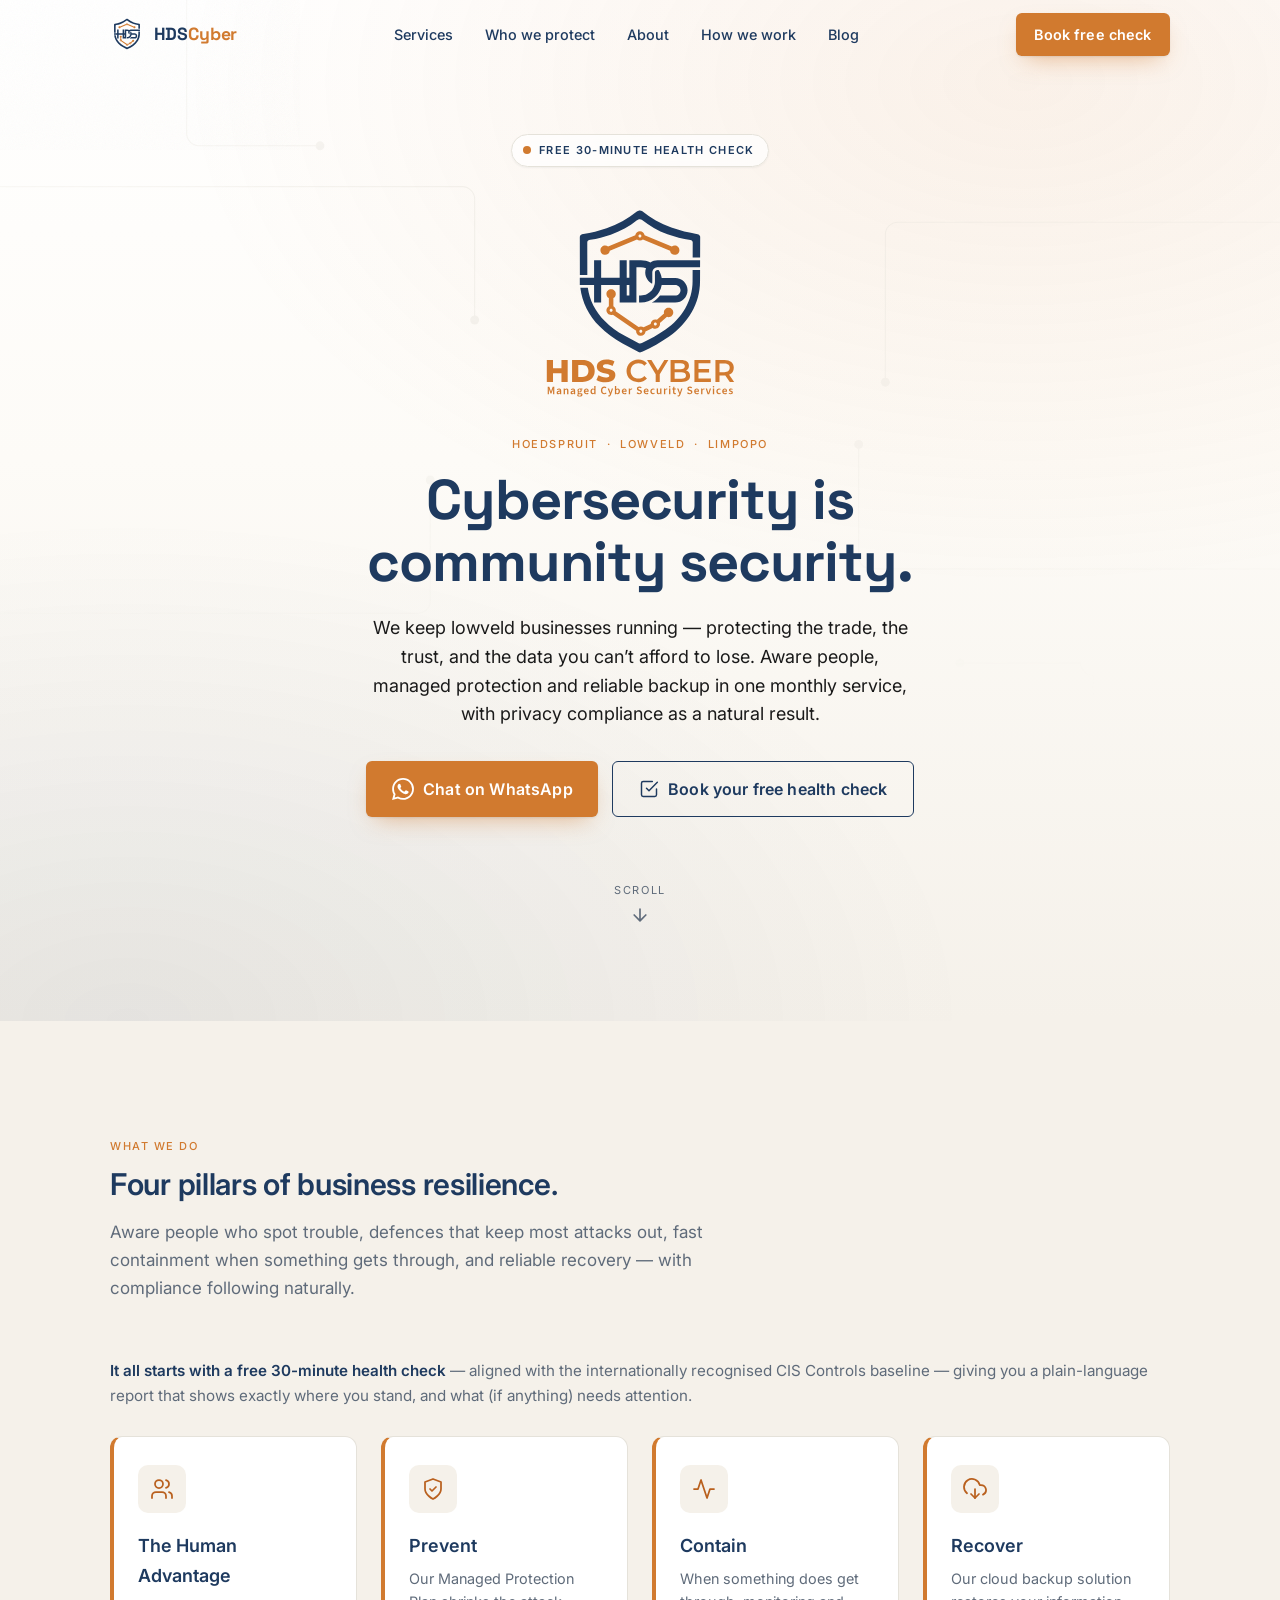
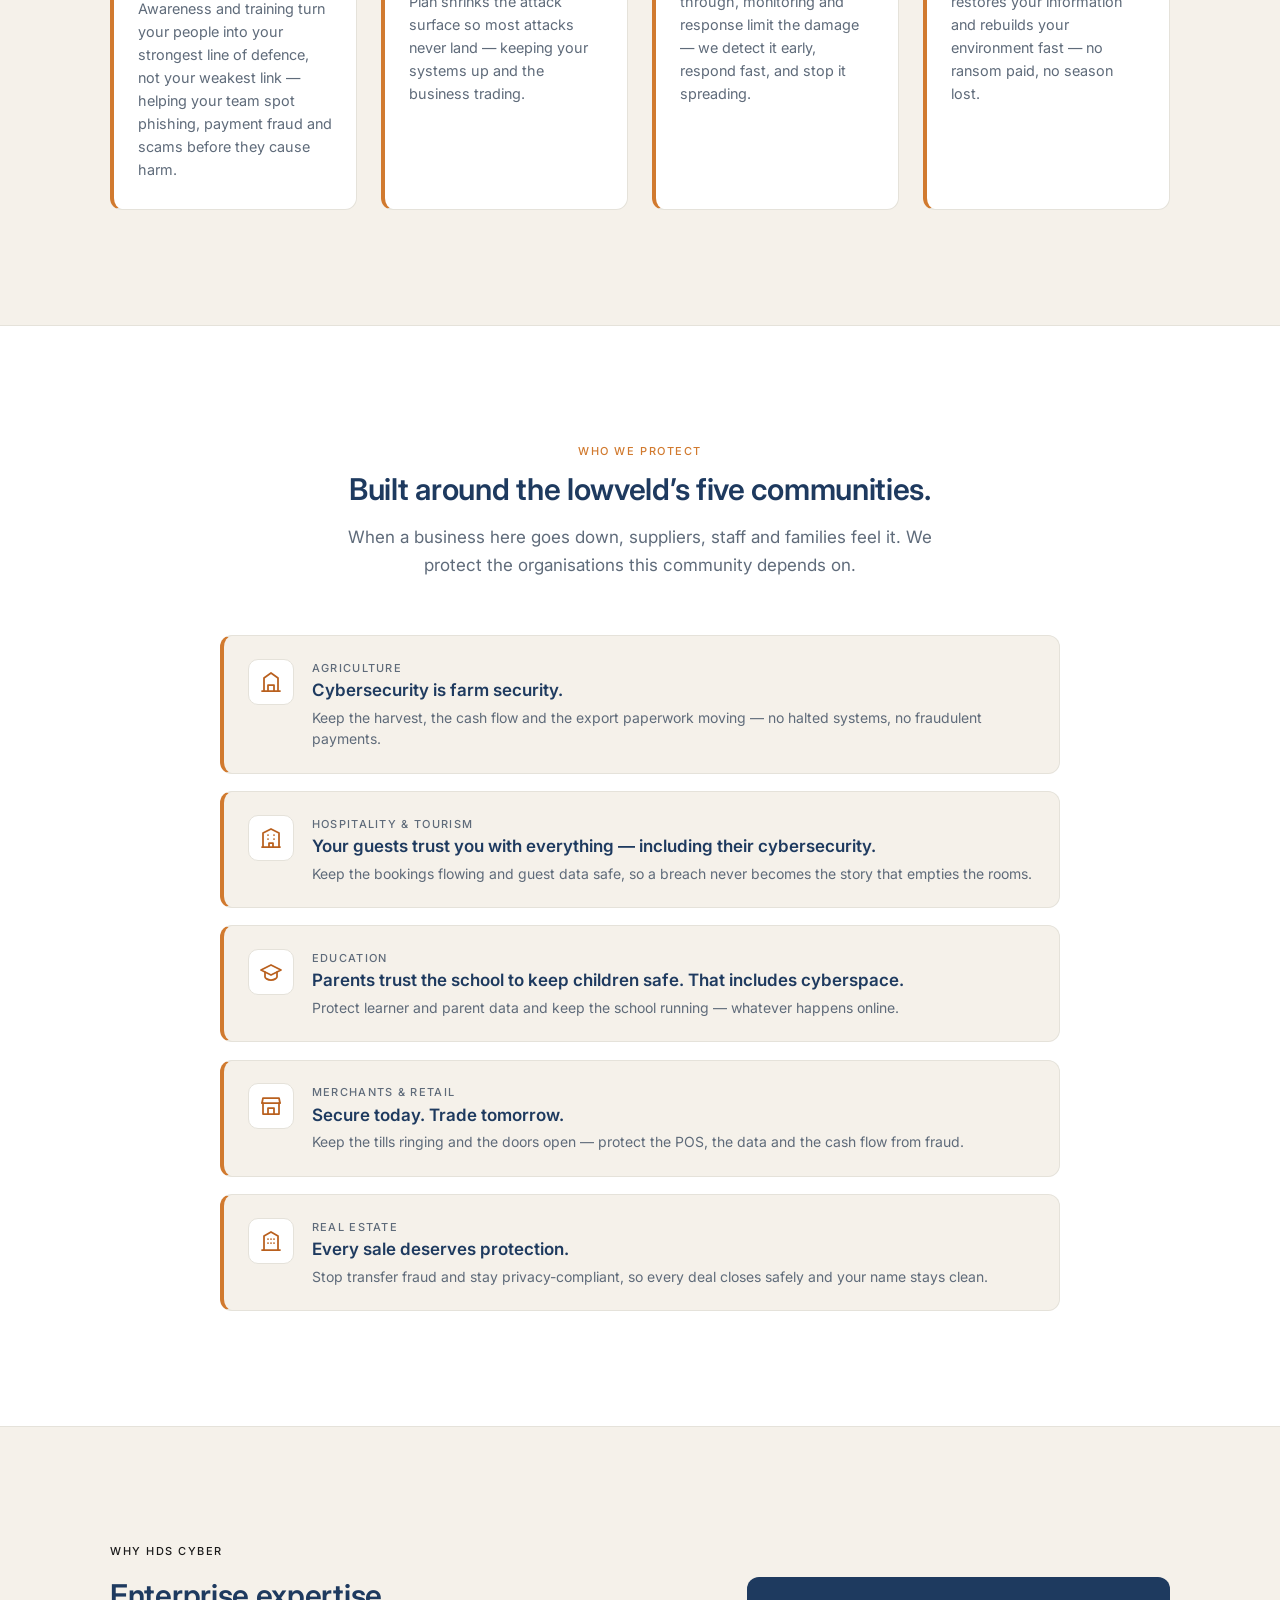
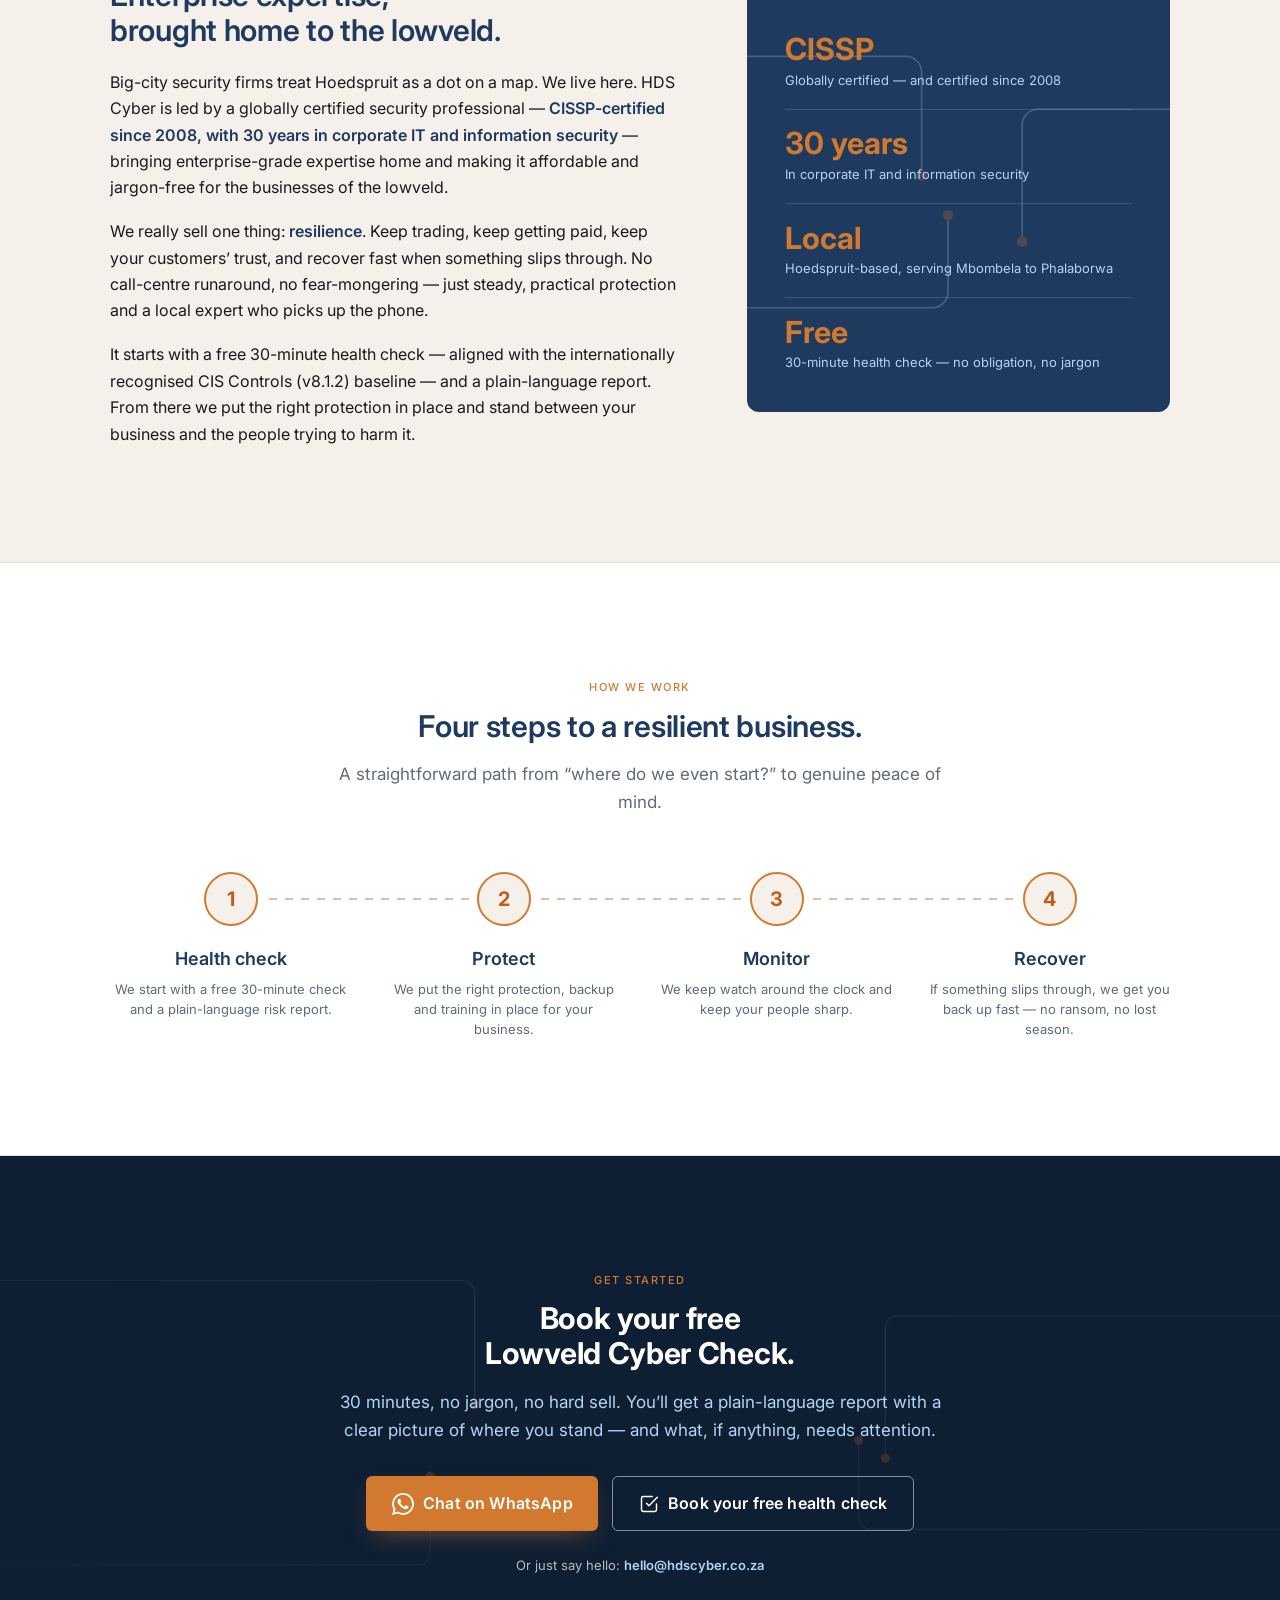
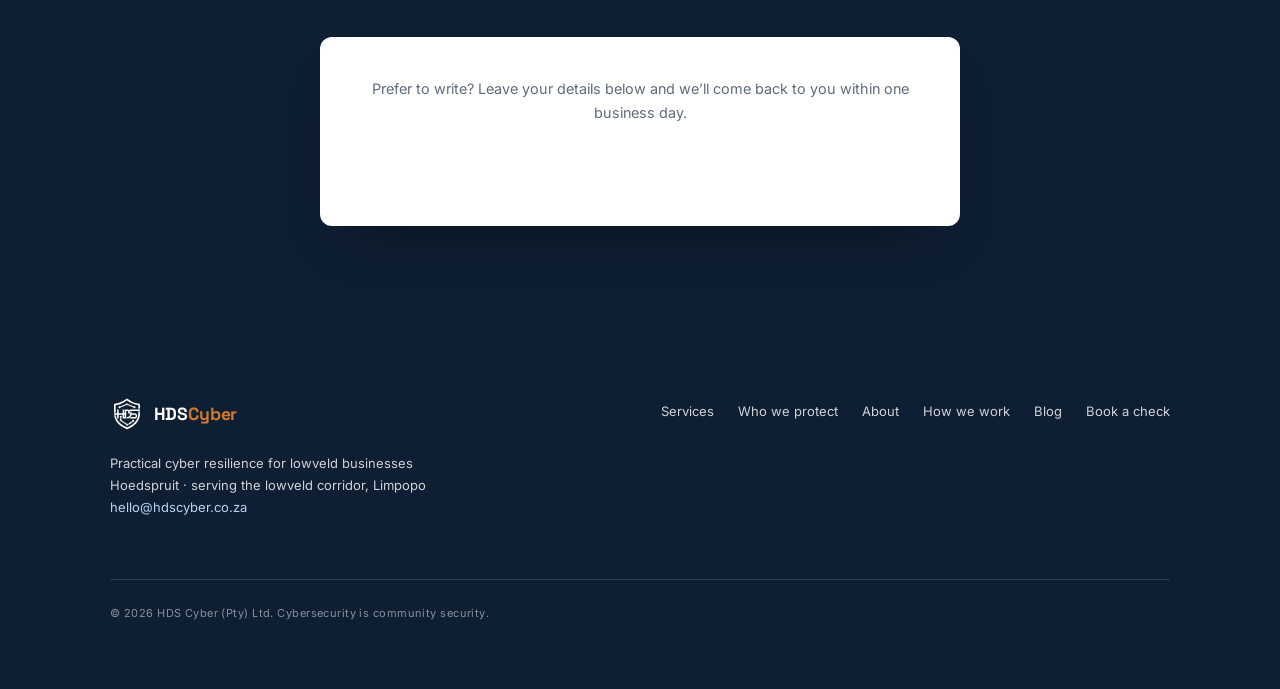
==== commit 075686f4: "Add blog section Extract the inline CSS and JS from index.html into assets/site.css and assets/site." ====
--- a/index.html
+++ b/index.html
@@ -42,606 +42,7 @@
   <link rel="preconnect" href="https://fonts.googleapis.com">
   <link rel="preconnect" href="https://fonts.gstatic.com" crossorigin>
   <link href="https://fonts.googleapis.com/css2?family=Inter:wght@400;500;600;700&family=Space+Grotesk:wght@500;700&display=swap" rel="stylesheet">
-  <style>
-    :root {
-      /* Brand colours (per Brand Guidelines v1.0 §3) */
-      --navy: #1E3A5F;
-      --copper: #D17A2F;
-      --copper-deep: #B9601E;
-      --deep-navy: #0F1F33;
-      --sand: #F5F1EA;
-      --ink: #1A1A1A;
-      --slate: #5F6B7A;
-      --hairline: #E5E2DA;
-      --light-blue: #B5D4F4;
-      --white: #FFFFFF;
-
-      /* Typography (§4): Inter does the heavy lifting; Space Grotesk for hero/slogan only */
-      --font-body: 'Inter', -apple-system, BlinkMacSystemFont, system-ui, sans-serif;
-      --font-display: 'Space Grotesk', 'Inter', system-ui, sans-serif;
-
-      /* Type scale */
-      --text-hero: clamp(2.25rem, 5vw, 3.5rem);   /* hero 44–56px */
-      --text-h2: clamp(1.5rem, 2.4vw, 1.875rem);  /* section H2 24–30px */
-      --text-h3: 1.125rem;                          /* H3 18px */
-      --text-body: 1rem;
-      --text-small: 0.8125rem;                      /* caption 13px */
-      --text-eyebrow: 0.6875rem;                    /* 11px */
-
-      --radius: 6px;
-      --radius-lg: 12px;
-      --hero-text-width: 540px;
-      --nav-h: 70px;
-      --maxw: 1140px;
-      --ease: cubic-bezier(0.22, 1, 0.36, 1);
-    }
-
-    *, *::before, *::after { box-sizing: border-box; }
-
-    html {
-      -webkit-text-size-adjust: 100%;
-      scroll-behavior: smooth;
-      scroll-padding-top: calc(var(--nav-h) + 12px);
-    }
-
-    body {
-      margin: 0;
-      font-family: var(--font-body);
-      font-weight: 400;
-      font-size: var(--text-body);
-      line-height: 1.65;
-      color: var(--ink);
-      background: var(--sand);
-      -webkit-font-smoothing: antialiased;
-      text-rendering: optimizeLegibility;
-      overflow-x: hidden;
-    }
-
-    a { color: inherit; }
-
-    .wrap {
-      width: 100%;
-      max-width: var(--maxw);
-      margin-inline: auto;
-      padding-inline: clamp(1.25rem, 4vw, 2.5rem);
-    }
-
-    /* Eyebrow — Inter 500 medium, tracked caps (§4.3) */
-    .eyebrow {
-      margin: 0;
-      font-family: var(--font-body);
-      font-weight: 500;
-      font-size: var(--text-eyebrow);
-      letter-spacing: 0.14em;
-      text-transform: uppercase;
-      color: var(--copper);
-    }
-
-    /* ---------- Shared CTA button ---------- */
-    .cta {
-      display: inline-flex;
-      align-items: center;
-      gap: 0.6rem;
-      padding: 0.85rem 1.6rem;
-      min-height: 48px;
-      background: var(--copper);
-      color: var(--white);
-      font-family: var(--font-body);
-      font-weight: 600;
-      font-size: 1rem;
-      letter-spacing: 0.01em;
-      text-decoration: none;
-      border-radius: var(--radius);
-      box-shadow:
-        0 1px 2px rgba(15, 31, 51, 0.08),
-        0 10px 24px -10px rgba(209, 122, 47, 0.55);
-      transition: transform 0.3s var(--ease), box-shadow 0.3s var(--ease), background-color 0.3s ease;
-    }
-    .cta svg { width: 20px; height: 20px; }
-    .cta:hover {
-      background: var(--copper-deep);
-      transform: translateY(-2px);
-      box-shadow: 0 2px 4px rgba(15, 31, 51, 0.10), 0 16px 32px -12px rgba(209, 122, 47, 0.7);
-    }
-    .cta:active { transform: translateY(0); }
-    .cta:focus-visible { outline: 2px solid var(--navy); outline-offset: 3px; }
-
-    /* Secondary — outlined navy (§7.1) */
-    .cta--ghost {
-      background: transparent;
-      color: var(--navy);
-      border: 1px solid var(--navy);
-      box-shadow: none;
-    }
-    .cta--ghost:hover {
-      background: var(--navy);
-      border-color: var(--navy);
-      color: var(--white);
-      box-shadow: 0 8px 20px -12px rgba(15, 31, 51, 0.4);
-    }
-
-    /* Secondary on dark backgrounds (contact band) */
-    .cta--ghost-light {
-      background: transparent;
-      color: var(--white);
-      border: 1px solid rgba(255, 255, 255, 0.5);
-      box-shadow: none;
-    }
-    .cta--ghost-light:hover {
-      background: var(--white);
-      color: var(--navy);
-      border-color: var(--white);
-    }
-
-    /* WhatsApp button accent (brand-preferred primary contact) */
-    .cta--whatsapp { background: var(--copper); }
-    .cta--whatsapp svg { width: 22px; height: 22px; }
-
-    /* Marks a placeholder WhatsApp link until the real number is added */
-    [data-whatsapp-placeholder] { position: relative; }
-
-    /* ---------- Nav ---------- */
-    .nav {
-      position: fixed;
-      top: 0; left: 0; right: 0;
-      z-index: 50;
-      height: var(--nav-h);
-      display: flex;
-      align-items: center;
-      transition: background-color 0.35s ease, box-shadow 0.35s ease, border-color 0.35s ease;
-      border-bottom: 1px solid transparent;
-    }
-    .nav.is-scrolled {
-      background: rgba(245, 241, 234, 0.82);
-      backdrop-filter: blur(10px);
-      -webkit-backdrop-filter: blur(10px);
-      border-bottom-color: var(--hairline);
-      box-shadow: 0 1px 16px -8px rgba(15, 31, 51, 0.25);
-    }
-    .nav__inner {
-      width: 100%;
-      max-width: var(--maxw);
-      margin-inline: auto;
-      padding-inline: clamp(1.25rem, 4vw, 2.5rem);
-      display: flex;
-      align-items: center;
-      justify-content: space-between;
-      gap: 1rem;
-    }
-    .brand {
-      display: inline-flex;
-      align-items: center;
-      gap: 0.6rem;
-      text-decoration: none;
-      color: var(--navy);
-    }
-    .brand img { width: 34px; height: 34px; display: block; }
-    .brand__name {
-      font-family: var(--font-display);
-      font-weight: 700;
-      font-size: 1.1rem;
-      letter-spacing: -0.01em;
-      color: var(--navy);
-    }
-    .brand__name span { color: var(--copper); }
-
-    .nav__links {
-      display: flex;
-      align-items: center;
-      gap: clamp(1rem, 2.5vw, 2rem);
-      list-style: none;
-      margin: 0;
-      padding: 0;
-    }
-    .nav__links a {
-      position: relative;
-      text-decoration: none;
-      color: var(--navy);
-      font-size: 0.9rem;
-      font-weight: 500;
-      padding: 0.4rem 0;
-      transition: color 0.2s ease;
-    }
-    .nav__links a::after {
-      content: "";
-      position: absolute;
-      left: 0; bottom: -2px;
-      width: 100%;
-      height: 2px;
-      background: var(--copper);
-      transform: scaleX(0);
-      transform-origin: left center;
-      transition: transform 0.3s var(--ease);
-    }
-    .nav__links a:hover { color: var(--copper-deep); }
-    .nav__links a.is-active { color: var(--copper-deep); }
-    .nav__links a.is-active::after { transform: scaleX(1); }
-
-    .nav__cta { display: inline-flex; }
-    .nav .cta { padding: 0.6rem 1.15rem; min-height: 42px; font-size: 0.9rem; }
-
-    .nav__toggle {
-      display: none;
-      width: 44px; height: 44px;
-      align-items: center;
-      justify-content: center;
-      background: transparent;
-      border: 1px solid var(--hairline);
-      border-radius: var(--radius);
-      cursor: pointer;
-      color: var(--navy);
-    }
-    .nav__toggle svg { width: 22px; height: 22px; }
-    .nav__toggle .icon-close { display: none; }
-    .nav.is-open .nav__toggle .icon-open { display: none; }
-    .nav.is-open .nav__toggle .icon-close { display: block; }
-
-    /* ---------- Section scaffolding ---------- */
-    .section { padding: clamp(4.5rem, 9vw, 7.5rem) 0; }
-    .section__head {
-      max-width: 640px;
-      margin-bottom: clamp(2.5rem, 5vw, 3.5rem);
-    }
-    .section--center .section__head { margin-inline: auto; text-align: center; }
-    /* Section H2 — Inter 600 (§4.3) */
-    .section__title {
-      margin: 0.75rem 0 0;
-      font-family: var(--font-body);
-      font-weight: 600;
-      font-size: var(--text-h2);
-      line-height: 1.18;
-      letter-spacing: -0.01em;
-      color: var(--navy);
-      text-wrap: balance;
-    }
-    .section__lead {
-      margin: 1rem 0 0;
-      font-size: 1.0625rem;
-      color: var(--slate);
-      max-width: 58ch;
-    }
-    .section--center .section__lead { margin-inline: auto; }
-
-    /* Reveal on scroll */
-    .reveal {
-      opacity: 0;
-      transform: translateY(22px);
-      transition: opacity 0.7s var(--ease), transform 0.7s var(--ease);
-    }
-    .reveal.is-in { opacity: 1; transform: none; }
-
-    /* ---------- Hero ---------- */
-    .hero {
-      position: relative;
-      isolation: isolate;
-      min-height: 100vh;
-      min-height: 100svh;
-      display: flex;
-      flex-direction: column;
-      align-items: center;
-      justify-content: center;
-      text-align: center;
-      padding: calc(var(--nav-h) + clamp(2rem, 6vw, 4rem)) 1.5rem clamp(3.5rem, 9vw, 6rem);
-      overflow: hidden;
-      background:
-        radial-gradient(120% 90% at 80% 8%, rgba(209, 122, 47, 0.10) 0%, rgba(209, 122, 47, 0) 55%),
-        radial-gradient(120% 90% at 10% 100%, rgba(30, 58, 95, 0.08) 0%, rgba(30, 58, 95, 0) 55%),
-        linear-gradient(180deg, #FFFFFF 0%, #FDFBF7 45%, var(--sand) 100%);
-    }
-    .hero__lines {
-      position: absolute; inset: 0; z-index: -2;
-      pointer-events: none; opacity: 0.5;
-      mask-image: radial-gradient(120% 80% at 50% 30%, #000 0%, transparent 78%);
-    }
-    .hero__lines path, .hero__lines circle { stroke: var(--hairline); fill: none; }
-    .hero__lines circle { fill: var(--hairline); stroke: none; }
-    .hero__grain {
-      position: absolute; inset: 0; z-index: -1;
-      pointer-events: none; opacity: 0.035; mix-blend-mode: multiply;
-    }
-    /* Hero max width 720px so the slogan reads as a statement (§7.1) */
-    .hero__inner {
-      position: relative;
-      display: flex; flex-direction: column; align-items: center;
-      max-width: 720px; width: 100%;
-    }
-    .status {
-      display: inline-flex; align-items: center; gap: 0.5rem;
-      padding: 0.4rem 0.85rem 0.4rem 0.7rem;
-      margin-bottom: clamp(1.5rem, 4vw, 2rem);
-      border: 1px solid var(--hairline); border-radius: 999px;
-      background: rgba(255, 255, 255, 0.7); backdrop-filter: blur(6px);
-      box-shadow: 0 1px 2px rgba(15, 31, 51, 0.05);
-      font-size: var(--text-eyebrow); font-weight: 600;
-      letter-spacing: 0.12em; text-transform: uppercase; color: var(--navy);
-    }
-    .status__dot {
-      width: 8px; height: 8px; border-radius: 50%; background: var(--copper);
-      box-shadow: 0 0 0 0 rgba(209, 122, 47, 0.5);
-      animation: pulse 2.4s ease-in-out infinite;
-    }
-    @keyframes pulse {
-      0%, 100% { box-shadow: 0 0 0 0 rgba(209, 122, 47, 0.45); }
-      50%      { box-shadow: 0 0 0 6px rgba(209, 122, 47, 0); }
-    }
-    .hero__logo { width: clamp(150px, 32vw, 210px); height: auto; margin-bottom: clamp(1rem, 3vw, 1.6rem); }
-    .hero__eyebrow { margin-bottom: 1rem; }
-    /* Hero headline — Space Grotesk (the one signature slogan moment) */
-    .hero__title {
-      margin: 0 0 1.25rem; max-width: 16ch;
-      font-family: var(--font-display); font-weight: 700;
-      font-size: var(--text-hero); line-height: 1.12;
-      letter-spacing: -0.02em; color: var(--navy); text-wrap: balance;
-    }
-    .hero__body {
-      margin: 0 auto 2rem; max-width: var(--hero-text-width);
-      font-size: 1.125rem; line-height: 1.6; color: var(--ink);
-    }
-    .hero__actions {
-      display: flex; flex-wrap: wrap; gap: 0.85rem; justify-content: center;
-    }
-    .scroll-hint {
-      margin-top: clamp(2.5rem, 6vw, 4rem);
-      display: inline-flex; flex-direction: column; align-items: center; gap: 0.4rem;
-      font-size: var(--text-eyebrow); letter-spacing: 0.14em; text-transform: uppercase;
-      color: var(--slate); text-decoration: none;
-    }
-    .scroll-hint svg { width: 20px; height: 20px; animation: bob 2.2s ease-in-out infinite; }
-    @keyframes bob { 0%,100% { transform: translateY(0); } 50% { transform: translateY(5px); } }
-
-    /* ---------- Services (four pillars) ---------- */
-    .cards {
-      display: grid;
-      grid-template-columns: repeat(auto-fit, minmax(240px, 1fr));
-      gap: clamp(1rem, 2vw, 1.5rem);
-    }
-    /* White card, 4px copper LEFT border, copper icon in sand square (§7.1) */
-    .card {
-      background: var(--white);
-      border: 1px solid var(--hairline);
-      border-left: 4px solid var(--copper);
-      border-radius: var(--radius-lg);
-      padding: 1.75rem 1.5rem;
-      transition: transform 0.35s var(--ease), box-shadow 0.35s var(--ease);
-    }
-    .card:hover {
-      transform: translateY(-4px);
-      box-shadow: 0 18px 40px -22px rgba(15, 31, 51, 0.4);
-    }
-    .card__icon {
-      display: inline-flex; align-items: center; justify-content: center;
-      width: 48px; height: 48px; margin-bottom: 1.1rem;
-      border-radius: 10px;
-      background: var(--sand);
-      color: var(--copper-deep);
-    }
-    .card__icon svg { width: 24px; height: 24px; }
-    /* H3 — Inter 600 */
-    .card__title {
-      margin: 0 0 0.4rem; font-family: var(--font-body);
-      font-weight: 600; font-size: var(--text-h3); color: var(--navy);
-    }
-    .card__text { margin: 0; font-size: 0.9rem; color: var(--slate); line-height: 1.6; }
-
-    /* Free health-check lead-in line above the cards */
-    .pillars-note {
-      margin: 0 0 1.75rem;
-      font-size: 0.95rem; color: var(--slate);
-    }
-    .pillars-note strong { color: var(--navy); font-weight: 600; }
-
-    /* ---------- Who we protect — five verticals, single column (§7.1) ---------- */
-    .sectors { background: var(--white); border-block: 1px solid var(--hairline); }
-    .sector-list {
-      display: flex; flex-direction: column;
-      gap: clamp(0.85rem, 1.8vw, 1.1rem);
-      max-width: 840px; margin-inline: auto;
-    }
-    .sector {
-      display: flex; align-items: flex-start; gap: 1.1rem;
-      padding: 1.4rem 1.5rem;
-      border: 1px solid var(--hairline);
-      border-left: 4px solid var(--copper);
-      border-radius: var(--radius-lg);
-      background: var(--sand);
-      transition: transform 0.3s var(--ease), box-shadow 0.3s var(--ease), background-color 0.3s ease;
-    }
-    .sector:hover { transform: translateX(4px); background: #FBF8F2; box-shadow: 0 14px 30px -22px rgba(15,31,51,0.4); }
-    .sector__icon {
-      flex: none;
-      display: inline-flex; align-items: center; justify-content: center;
-      width: 46px; height: 46px; border-radius: 10px;
-      background: var(--white); border: 1px solid var(--hairline);
-      color: var(--copper-deep);
-    }
-    .sector__icon svg { width: 24px; height: 24px; }
-    .sector__eyebrow {
-      margin: 0 0 0.15rem; font-size: var(--text-eyebrow); font-weight: 500;
-      letter-spacing: 0.12em; text-transform: uppercase; color: var(--slate);
-    }
-    /* Vertical slogan — navy semibold (§7.1). Never modified (§1). */
-    .sector__slogan { margin: 0 0 0.3rem; font-family: var(--font-body); font-weight: 600; color: var(--navy); font-size: 1.0625rem; line-height: 1.35; }
-    .sector__desc { margin: 0; font-size: 0.875rem; color: var(--slate); line-height: 1.55; }
-
-    /* ---------- About ---------- */
-    .about-grid {
-      display: grid;
-      grid-template-columns: 1.15fr 0.85fr;
-      gap: clamp(2rem, 5vw, 4rem);
-      align-items: center;
-    }
-    .about__body p { margin: 0 0 1.1rem; color: var(--ink); }
-    .about__body p:last-child { margin-bottom: 0; }
-    .about__body strong { color: var(--navy); font-weight: 600; }
-    .stat-panel {
-      position: relative;
-      background: var(--navy);
-      color: var(--white);
-      border-radius: var(--radius-lg);
-      padding: clamp(1.75rem, 3vw, 2.5rem);
-      overflow: hidden;
-      isolation: isolate;
-    }
-    .stat-panel__lines { position: absolute; inset: 0; z-index: -1; opacity: 0.25; pointer-events: none; }
-    .stat-panel__lines path, .stat-panel__lines circle { stroke: var(--light-blue); fill: none; }
-    .stat-panel__lines circle { fill: var(--copper); stroke: none; }
-    .stat {
-      padding: 1.1rem 0;
-      border-bottom: 1px solid rgba(181, 212, 244, 0.18);
-    }
-    .stat:last-child { border-bottom: none; padding-bottom: 0; }
-    .stat:first-child { padding-top: 0; }
-    .stat__num {
-      font-family: var(--font-body); font-weight: 700;
-      font-size: clamp(1.5rem, 2.6vw, 1.9rem); color: var(--copper);
-      line-height: 1.1;
-    }
-    .stat__label { font-size: var(--text-small); color: var(--light-blue); margin-top: 0.2rem; }
-
-    /* ---------- How we work ---------- */
-    .how { background: var(--white); border-block: 1px solid var(--hairline); }
-    .steps {
-      display: grid;
-      grid-template-columns: repeat(4, 1fr);
-      gap: clamp(1rem, 2.5vw, 2rem);
-      position: relative;
-    }
-    .steps::before {
-      content: ""; position: absolute;
-      top: 26px; left: 12%; right: 12%; height: 2px;
-      background: repeating-linear-gradient(90deg, var(--copper) 0 8px, transparent 8px 16px);
-      opacity: 0.5; z-index: 0;
-    }
-    .step { position: relative; z-index: 1; text-align: center; }
-    .step__node {
-      width: 54px; height: 54px; margin: 0 auto 1.1rem;
-      display: flex; align-items: center; justify-content: center;
-      border-radius: 50%;
-      background: var(--sand);
-      border: 2px solid var(--copper);
-      color: var(--copper-deep);
-      font-family: var(--font-body); font-weight: 700; font-size: 1.25rem;
-      box-shadow: 0 0 0 6px var(--white);
-    }
-    .step__title { margin: 0 0 0.35rem; font-family: var(--font-body); font-weight: 600; font-size: var(--text-h3); color: var(--navy); }
-    .step__text { margin: 0; font-size: var(--text-small); color: var(--slate); line-height: 1.55; }
-
-    /* ---------- Contact band ---------- */
-    .contact {
-      position: relative;
-      isolation: isolate;
-      background: var(--deep-navy);
-      color: var(--white);
-      text-align: center;
-      overflow: hidden;
-    }
-    .contact__lines { position: absolute; inset: 0; z-index: -1; opacity: 0.3; pointer-events: none; mask-image: radial-gradient(110% 90% at 50% 40%, #000 0%, transparent 80%); }
-    .contact__lines path, .contact__lines circle { stroke: rgba(181,212,244,0.45); fill: none; }
-    .contact__lines circle { fill: var(--copper); stroke: none; }
-    .contact__title {
-      margin: 0.75rem auto 0; max-width: 20ch;
-      font-family: var(--font-body); font-weight: 700;
-      font-size: var(--text-h2); line-height: 1.18; letter-spacing: -0.01em;
-      text-wrap: balance;
-    }
-    .contact__text { margin: 1rem auto 2rem; max-width: 56ch; color: var(--light-blue); font-size: 1.0625rem; }
-    .contact__actions { display: flex; flex-wrap: wrap; gap: 0.85rem; justify-content: center; }
-    .contact__email { margin-top: 1.5rem; font-size: var(--text-small); color: rgba(255,255,255,0.7); }
-    .contact__email a { color: var(--light-blue); text-decoration: none; font-weight: 600; }
-    .contact__email a:hover { text-decoration: underline; }
-
-    /* Contact form — white card holding the embedded Freshsales web form */
-    .contact-form {
-      margin: clamp(2.5rem, 5vw, 3.75rem) auto 0;
-      max-width: 640px;
-      background: var(--white);
-      color: var(--ink);
-      border-radius: var(--radius-lg);
-      padding: clamp(1.5rem, 3.5vw, 2.5rem);
-      text-align: left;
-      box-shadow: 0 30px 60px -34px rgba(0, 0, 0, 0.6);
-    }
-    .contact-form__note { margin: 0 0 1.35rem; font-size: 0.9rem; color: var(--slate); text-align: center; }
-    /* Keep the third-party form's fields inside the card on small screens */
-    .contact-form__embed :is(input, textarea, select, button) { max-width: 100%; }
-    .contact-form__embed { min-height: 40px; }
-
-    /* ---------- Footer — deep navy (§7.1) ---------- */
-    .footer { background: var(--deep-navy); color: rgba(255,255,255,0.8); padding: clamp(2.5rem, 5vw, 3.5rem) 0; }
-    .footer__inner {
-      display: flex; flex-wrap: wrap; gap: 1.5rem;
-      align-items: flex-start; justify-content: space-between;
-    }
-    .footer .brand__name { color: var(--white); }
-    .footer__meta { font-size: var(--text-small); line-height: 1.7; margin-top: 0.85rem; }
-    .footer__meta a { color: var(--light-blue); text-decoration: none; }
-    .footer__meta a:hover { text-decoration: underline; }
-    .footer__links { display: flex; flex-wrap: wrap; gap: 1rem 1.5rem; list-style: none; margin: 0; padding: 0; }
-    .footer__links a { color: rgba(255,255,255,0.8); text-decoration: none; font-size: var(--text-small); }
-    .footer__links a:hover { color: var(--copper); }
-    .footer__legal {
-      width: 100%; margin-top: 1.5rem; padding-top: 1.5rem;
-      border-top: 1px solid rgba(255,255,255,0.12);
-      font-size: var(--text-eyebrow); letter-spacing: 0.04em; color: rgba(255,255,255,0.5);
-    }
-
-    a:focus-visible, button:focus-visible {
-      outline: 2px solid var(--copper);
-      outline-offset: 3px;
-      border-radius: 3px;
-    }
-
-    /* ---------- Responsive ---------- */
-    @media (max-width: 860px) {
-      .about-grid { grid-template-columns: 1fr; }
-      .steps { grid-template-columns: repeat(2, 1fr); gap: 2rem 1.5rem; }
-      .steps::before { display: none; }
-    }
-    @media (max-width: 760px) {
-      .nav__cta { display: none; }
-      .nav__toggle { display: inline-flex; }
-      .nav__links {
-        position: absolute;
-        top: var(--nav-h); left: 0; right: 0;
-        flex-direction: column;
-        align-items: stretch;
-        gap: 0;
-        background: rgba(245, 241, 234, 0.97);
-        backdrop-filter: blur(10px);
-        border-bottom: 1px solid var(--hairline);
-        box-shadow: 0 16px 24px -18px rgba(15,31,51,0.4);
-        padding: 0.5rem clamp(1.25rem, 4vw, 2.5rem) 1.25rem;
-        transform: translateY(-12px);
-        opacity: 0; pointer-events: none;
-        transition: opacity 0.25s ease, transform 0.25s var(--ease);
-      }
-      .nav.is-open .nav__links { opacity: 1; transform: none; pointer-events: auto; }
-      .nav__links li { width: 100%; }
-      .nav__links a { display: block; padding: 0.85rem 0; border-bottom: 1px solid var(--hairline); font-size: 1rem; }
-      .nav__links a::after { display: none; }
-      .nav__links .nav__cta-mobile { margin-top: 0.85rem; }
-      .nav__links .nav__cta-mobile a { border-bottom: none; }
-      .nav__links .nav__cta-mobile .cta { display: inline-flex; width: 100%; justify-content: center; }
-    }
-    @media (min-width: 761px) {
-      .nav__cta-mobile { display: none; }
-    }
-    @media (max-width: 480px) {
-      .steps { grid-template-columns: 1fr; }
-      .hero__actions { width: 100%; }
-      .hero__actions .cta { flex: 1 1 auto; justify-content: center; }
-    }
-
-    @media (prefers-reduced-motion: reduce) {
-      html { scroll-behavior: auto; }
-      *, *::before, *::after {
-        animation-duration: 0.01ms !important;
-        animation-iteration-count: 1 !important;
-        transition-duration: 0.01ms !important;
-      }
-      .reveal { opacity: 1; transform: none; }
-    }
-  </style>
+  <link rel="stylesheet" href="assets/site.css">
 
   <!-- Freshworks CRM tracking (live chat disabled for now via chat='false') -->
   <script src='//fw-cdn.com/16836464/7368855.js' chat='false'></script>
@@ -661,6 +62,7 @@
           <li><a href="#sectors">Who we protect</a></li>
           <li><a href="#about">About</a></li>
           <li><a href="#how">How we work</a></li>
+          <li><a href="blog/">Blog</a></li>
           <li class="nav__cta-mobile"><a href="mailto:hello@hdscyber.co.za?subject=Book%20my%20free%20Lowveld%20Cyber%20Check"><span class="cta">Book free check</span></a></li>
         </ul>
       </nav>
@@ -987,6 +389,7 @@
           <li><a href="#sectors">Who we protect</a></li>
           <li><a href="#about">About</a></li>
           <li><a href="#how">How we work</a></li>
+          <li><a href="blog/">Blog</a></li>
           <li><a href="#contact">Book a check</a></li>
         </ul>
       </nav>
@@ -995,101 +398,6 @@
     </div>
   </footer>
 
-  <script>
-    /* =======================================================================
-       WhatsApp number — SET THIS ONCE when finalised, then you're done.
-       International format, digits only (no "+", no spaces). e.g. '27821234567'
-       Leave as '' to keep the placeholder (the WhatsApp buttons fall back to
-       email in the meantime, so they are never a dead link).
-       ======================================================================= */
-    var WHATSAPP_NUMBER = '27825546888';
-
-    (function () {
-      var WHATSAPP_MESSAGE = "Hi HDS Cyber, I'd like to book my free Lowveld Cyber Check.";
-      var digits = (WHATSAPP_NUMBER || '').replace(/[^0-9]/g, '');
-      Array.prototype.slice.call(document.querySelectorAll('[data-whatsapp-placeholder]')).forEach(function (a) {
-        if (digits) {
-          a.href = 'https://wa.me/' + digits + '?text=' + encodeURIComponent(WHATSAPP_MESSAGE);
-          a.removeAttribute('data-whatsapp-placeholder');
-        } else {
-          // No number yet — open email so the visitor still reaches us.
-          a.href = 'mailto:hello@hdscyber.co.za?subject=' + encodeURIComponent('Book my free Lowveld Cyber Check');
-          a.setAttribute('title', 'WhatsApp coming soon — opens email for now');
-        }
-      });
-    })();
-
-    (function () {
-      var nav = document.getElementById('nav');
-      var toggle = document.getElementById('navToggle');
-      var navLinks = document.getElementById('navLinks');
-      var links = Array.prototype.slice.call(navLinks.querySelectorAll('a[href^="#"]'));
-
-      // Year
-      var yr = document.getElementById('year');
-      if (yr) yr.textContent = new Date().getFullYear();
-
-      // Scrolled state for nav background
-      function onScroll() {
-        if (window.scrollY > 24) nav.classList.add('is-scrolled');
-        else nav.classList.remove('is-scrolled');
-      }
-      onScroll();
-      window.addEventListener('scroll', onScroll, { passive: true });
-
-      // Mobile menu toggle
-      toggle.addEventListener('click', function () {
-        var open = nav.classList.toggle('is-open');
-        toggle.setAttribute('aria-expanded', open ? 'true' : 'false');
-      });
-      // Close mobile menu after choosing a link
-      navLinks.addEventListener('click', function (e) {
-        if (e.target.closest('a')) {
-          nav.classList.remove('is-open');
-          toggle.setAttribute('aria-expanded', 'false');
-        }
-      });
-
-      // Active link highlighting
-      var sections = ['services', 'sectors', 'about', 'how', 'contact']
-        .map(function (id) { return document.getElementById(id); })
-        .filter(Boolean);
-      var byId = {};
-      links.forEach(function (a) {
-        var id = a.getAttribute('href').slice(1);
-        byId[id] = a;
-      });
-
-      if ('IntersectionObserver' in window) {
-        var spy = new IntersectionObserver(function (entries) {
-          entries.forEach(function (en) {
-            if (en.isIntersecting) {
-              links.forEach(function (a) { a.classList.remove('is-active'); });
-              var active = byId[en.target.id];
-              if (active) active.classList.add('is-active');
-            }
-          });
-        }, { rootMargin: '-45% 0px -50% 0px', threshold: 0 });
-        sections.forEach(function (s) { spy.observe(s); });
-
-        // Scroll reveal
-        var revealer = new IntersectionObserver(function (entries, obs) {
-          entries.forEach(function (en) {
-            if (en.isIntersecting) {
-              en.target.classList.add('is-in');
-              obs.unobserve(en.target);
-            }
-          });
-        }, { rootMargin: '0px 0px -8% 0px', threshold: 0.08 });
-        Array.prototype.slice.call(document.querySelectorAll('.reveal')).forEach(function (el) {
-          revealer.observe(el);
-        });
-      } else {
-        Array.prototype.slice.call(document.querySelectorAll('.reveal')).forEach(function (el) {
-          el.classList.add('is-in');
-        });
-      }
-    })();
-  </script>
+  <script src="assets/site.js" defer></script>
 </body>
 </html>
--- a/assets/site.css
+++ b/assets/site.css
@@ -0,0 +1,836 @@
+/* =========================================================================
+   HDS Cyber - shared stylesheet
+   Used by index.html and every page under blog/.
+   Brand tokens follow Brand Guidelines v1.0 (section refs in comments).
+   ========================================================================= */
+
+:root {
+  /* Brand colours (per Brand Guidelines v1.0 §3) */
+  --navy: #1E3A5F;
+  --copper: #D17A2F;
+  --copper-deep: #B9601E;
+  --deep-navy: #0F1F33;
+  --sand: #F5F1EA;
+  --ink: #1A1A1A;
+  --slate: #5F6B7A;
+  --hairline: #E5E2DA;
+  --light-blue: #B5D4F4;
+  --white: #FFFFFF;
+
+  /* Typography (§4): Inter does the heavy lifting; Space Grotesk for hero/slogan only */
+  --font-body: 'Inter', -apple-system, BlinkMacSystemFont, system-ui, sans-serif;
+  --font-display: 'Space Grotesk', 'Inter', system-ui, sans-serif;
+
+  /* Type scale */
+  --text-hero: clamp(2.25rem, 5vw, 3.5rem);   /* hero 44–56px */
+  --text-h2: clamp(1.5rem, 2.4vw, 1.875rem);  /* section H2 24–30px */
+  --text-h3: 1.125rem;                          /* H3 18px */
+  --text-body: 1rem;
+  --text-small: 0.8125rem;                      /* caption 13px */
+  --text-eyebrow: 0.6875rem;                    /* 11px */
+
+  --radius: 6px;
+  --radius-lg: 12px;
+  --hero-text-width: 540px;
+  --nav-h: 70px;
+  --maxw: 1140px;
+  --ease: cubic-bezier(0.22, 1, 0.36, 1);
+}
+
+*, *::before, *::after { box-sizing: border-box; }
+
+html {
+  -webkit-text-size-adjust: 100%;
+  scroll-behavior: smooth;
+  scroll-padding-top: calc(var(--nav-h) + 12px);
+}
+
+body {
+  margin: 0;
+  font-family: var(--font-body);
+  font-weight: 400;
+  font-size: var(--text-body);
+  line-height: 1.65;
+  color: var(--ink);
+  background: var(--sand);
+  -webkit-font-smoothing: antialiased;
+  text-rendering: optimizeLegibility;
+  overflow-x: hidden;
+}
+
+a { color: inherit; }
+
+.wrap {
+  width: 100%;
+  max-width: var(--maxw);
+  margin-inline: auto;
+  padding-inline: clamp(1.25rem, 4vw, 2.5rem);
+}
+
+/* Eyebrow — Inter 500 medium, tracked caps (§4.3) */
+.eyebrow {
+  margin: 0;
+  font-family: var(--font-body);
+  font-weight: 500;
+  font-size: var(--text-eyebrow);
+  letter-spacing: 0.14em;
+  text-transform: uppercase;
+  color: var(--copper);
+}
+
+/* ---------- Shared CTA button ---------- */
+.cta {
+  display: inline-flex;
+  align-items: center;
+  gap: 0.6rem;
+  padding: 0.85rem 1.6rem;
+  min-height: 48px;
+  background: var(--copper);
+  color: var(--white);
+  font-family: var(--font-body);
+  font-weight: 600;
+  font-size: 1rem;
+  letter-spacing: 0.01em;
+  text-decoration: none;
+  border-radius: var(--radius);
+  box-shadow:
+    0 1px 2px rgba(15, 31, 51, 0.08),
+    0 10px 24px -10px rgba(209, 122, 47, 0.55);
+  transition: transform 0.3s var(--ease), box-shadow 0.3s var(--ease), background-color 0.3s ease;
+}
+.cta svg { width: 20px; height: 20px; }
+.cta:hover {
+  background: var(--copper-deep);
+  transform: translateY(-2px);
+  box-shadow: 0 2px 4px rgba(15, 31, 51, 0.10), 0 16px 32px -12px rgba(209, 122, 47, 0.7);
+}
+.cta:active { transform: translateY(0); }
+.cta:focus-visible { outline: 2px solid var(--navy); outline-offset: 3px; }
+
+/* Secondary — outlined navy (§7.1) */
+.cta--ghost {
+  background: transparent;
+  color: var(--navy);
+  border: 1px solid var(--navy);
+  box-shadow: none;
+}
+.cta--ghost:hover {
+  background: var(--navy);
+  border-color: var(--navy);
+  color: var(--white);
+  box-shadow: 0 8px 20px -12px rgba(15, 31, 51, 0.4);
+}
+
+/* Secondary on dark backgrounds (contact band) */
+.cta--ghost-light {
+  background: transparent;
+  color: var(--white);
+  border: 1px solid rgba(255, 255, 255, 0.5);
+  box-shadow: none;
+}
+.cta--ghost-light:hover {
+  background: var(--white);
+  color: var(--navy);
+  border-color: var(--white);
+}
+
+/* WhatsApp button accent (brand-preferred primary contact) */
+.cta--whatsapp { background: var(--copper); }
+.cta--whatsapp svg { width: 22px; height: 22px; }
+
+/* Marks a placeholder WhatsApp link until the real number is added */
+[data-whatsapp-placeholder] { position: relative; }
+
+/* ---------- Nav ---------- */
+.nav {
+  position: fixed;
+  top: 0; left: 0; right: 0;
+  z-index: 50;
+  height: var(--nav-h);
+  display: flex;
+  align-items: center;
+  transition: background-color 0.35s ease, box-shadow 0.35s ease, border-color 0.35s ease;
+  border-bottom: 1px solid transparent;
+}
+.nav.is-scrolled {
+  background: rgba(245, 241, 234, 0.82);
+  backdrop-filter: blur(10px);
+  -webkit-backdrop-filter: blur(10px);
+  border-bottom-color: var(--hairline);
+  box-shadow: 0 1px 16px -8px rgba(15, 31, 51, 0.25);
+}
+.nav__inner {
+  width: 100%;
+  max-width: var(--maxw);
+  margin-inline: auto;
+  padding-inline: clamp(1.25rem, 4vw, 2.5rem);
+  display: flex;
+  align-items: center;
+  justify-content: space-between;
+  gap: 1rem;
+}
+.brand {
+  display: inline-flex;
+  align-items: center;
+  gap: 0.6rem;
+  text-decoration: none;
+  color: var(--navy);
+}
+.brand img { width: 34px; height: 34px; display: block; }
+.brand__name {
+  font-family: var(--font-display);
+  font-weight: 700;
+  font-size: 1.1rem;
+  letter-spacing: -0.01em;
+  color: var(--navy);
+}
+.brand__name span { color: var(--copper); }
+
+.nav__links {
+  display: flex;
+  align-items: center;
+  gap: clamp(1rem, 2.5vw, 2rem);
+  list-style: none;
+  margin: 0;
+  padding: 0;
+}
+.nav__links a {
+  position: relative;
+  text-decoration: none;
+  color: var(--navy);
+  font-size: 0.9rem;
+  font-weight: 500;
+  padding: 0.4rem 0;
+  transition: color 0.2s ease;
+}
+.nav__links a::after {
+  content: "";
+  position: absolute;
+  left: 0; bottom: -2px;
+  width: 100%;
+  height: 2px;
+  background: var(--copper);
+  transform: scaleX(0);
+  transform-origin: left center;
+  transition: transform 0.3s var(--ease);
+}
+.nav__links a:hover { color: var(--copper-deep); }
+.nav__links a.is-active { color: var(--copper-deep); }
+.nav__links a.is-active::after { transform: scaleX(1); }
+
+.nav__cta { display: inline-flex; }
+.nav .cta { padding: 0.6rem 1.15rem; min-height: 42px; font-size: 0.9rem; }
+
+.nav__toggle {
+  display: none;
+  width: 44px; height: 44px;
+  align-items: center;
+  justify-content: center;
+  background: transparent;
+  border: 1px solid var(--hairline);
+  border-radius: var(--radius);
+  cursor: pointer;
+  color: var(--navy);
+}
+.nav__toggle svg { width: 22px; height: 22px; }
+.nav__toggle .icon-close { display: none; }
+.nav.is-open .nav__toggle .icon-open { display: none; }
+.nav.is-open .nav__toggle .icon-close { display: block; }
+
+/* ---------- Section scaffolding ---------- */
+.section { padding: clamp(4.5rem, 9vw, 7.5rem) 0; }
+.section__head {
+  max-width: 640px;
+  margin-bottom: clamp(2.5rem, 5vw, 3.5rem);
+}
+.section--center .section__head { margin-inline: auto; text-align: center; }
+/* Section H2 — Inter 600 (§4.3) */
+.section__title {
+  margin: 0.75rem 0 0;
+  font-family: var(--font-body);
+  font-weight: 600;
+  font-size: var(--text-h2);
+  line-height: 1.18;
+  letter-spacing: -0.01em;
+  color: var(--navy);
+  text-wrap: balance;
+}
+.section__lead {
+  margin: 1rem 0 0;
+  font-size: 1.0625rem;
+  color: var(--slate);
+  max-width: 58ch;
+}
+.section--center .section__lead { margin-inline: auto; }
+
+/* Reveal on scroll */
+.reveal {
+  opacity: 0;
+  transform: translateY(22px);
+  transition: opacity 0.7s var(--ease), transform 0.7s var(--ease);
+}
+.reveal.is-in { opacity: 1; transform: none; }
+
+/* ---------- Hero ---------- */
+.hero {
+  position: relative;
+  isolation: isolate;
+  min-height: 100vh;
+  min-height: 100svh;
+  display: flex;
+  flex-direction: column;
+  align-items: center;
+  justify-content: center;
+  text-align: center;
+  padding: calc(var(--nav-h) + clamp(2rem, 6vw, 4rem)) 1.5rem clamp(3.5rem, 9vw, 6rem);
+  overflow: hidden;
+  background:
+    radial-gradient(120% 90% at 80% 8%, rgba(209, 122, 47, 0.10) 0%, rgba(209, 122, 47, 0) 55%),
+    radial-gradient(120% 90% at 10% 100%, rgba(30, 58, 95, 0.08) 0%, rgba(30, 58, 95, 0) 55%),
+    linear-gradient(180deg, #FFFFFF 0%, #FDFBF7 45%, var(--sand) 100%);
+}
+.hero__lines {
+  position: absolute; inset: 0; z-index: -2;
+  pointer-events: none; opacity: 0.5;
+  mask-image: radial-gradient(120% 80% at 50% 30%, #000 0%, transparent 78%);
+}
+.hero__lines path, .hero__lines circle { stroke: var(--hairline); fill: none; }
+.hero__lines circle { fill: var(--hairline); stroke: none; }
+.hero__grain {
+  position: absolute; inset: 0; z-index: -1;
+  pointer-events: none; opacity: 0.035; mix-blend-mode: multiply;
+}
+/* Hero max width 720px so the slogan reads as a statement (§7.1) */
+.hero__inner {
+  position: relative;
+  display: flex; flex-direction: column; align-items: center;
+  max-width: 720px; width: 100%;
+}
+.status {
+  display: inline-flex; align-items: center; gap: 0.5rem;
+  padding: 0.4rem 0.85rem 0.4rem 0.7rem;
+  margin-bottom: clamp(1.5rem, 4vw, 2rem);
+  border: 1px solid var(--hairline); border-radius: 999px;
+  background: rgba(255, 255, 255, 0.7); backdrop-filter: blur(6px);
+  box-shadow: 0 1px 2px rgba(15, 31, 51, 0.05);
+  font-size: var(--text-eyebrow); font-weight: 600;
+  letter-spacing: 0.12em; text-transform: uppercase; color: var(--navy);
+}
+.status__dot {
+  width: 8px; height: 8px; border-radius: 50%; background: var(--copper);
+  box-shadow: 0 0 0 0 rgba(209, 122, 47, 0.5);
+  animation: pulse 2.4s ease-in-out infinite;
+}
+@keyframes pulse {
+  0%, 100% { box-shadow: 0 0 0 0 rgba(209, 122, 47, 0.45); }
+  50%      { box-shadow: 0 0 0 6px rgba(209, 122, 47, 0); }
+}
+.hero__logo { width: clamp(150px, 32vw, 210px); height: auto; margin-bottom: clamp(1rem, 3vw, 1.6rem); }
+.hero__eyebrow { margin-bottom: 1rem; }
+/* Hero headline — Space Grotesk (the one signature slogan moment) */
+.hero__title {
+  margin: 0 0 1.25rem; max-width: 16ch;
+  font-family: var(--font-display); font-weight: 700;
+  font-size: var(--text-hero); line-height: 1.12;
+  letter-spacing: -0.02em; color: var(--navy); text-wrap: balance;
+}
+.hero__body {
+  margin: 0 auto 2rem; max-width: var(--hero-text-width);
+  font-size: 1.125rem; line-height: 1.6; color: var(--ink);
+}
+.hero__actions {
+  display: flex; flex-wrap: wrap; gap: 0.85rem; justify-content: center;
+}
+.scroll-hint {
+  margin-top: clamp(2.5rem, 6vw, 4rem);
+  display: inline-flex; flex-direction: column; align-items: center; gap: 0.4rem;
+  font-size: var(--text-eyebrow); letter-spacing: 0.14em; text-transform: uppercase;
+  color: var(--slate); text-decoration: none;
+}
+.scroll-hint svg { width: 20px; height: 20px; animation: bob 2.2s ease-in-out infinite; }
+@keyframes bob { 0%,100% { transform: translateY(0); } 50% { transform: translateY(5px); } }
+
+/* ---------- Services (four pillars) ---------- */
+.cards {
+  display: grid;
+  grid-template-columns: repeat(auto-fit, minmax(240px, 1fr));
+  gap: clamp(1rem, 2vw, 1.5rem);
+}
+/* White card, 4px copper LEFT border, copper icon in sand square (§7.1) */
+.card {
+  background: var(--white);
+  border: 1px solid var(--hairline);
+  border-left: 4px solid var(--copper);
+  border-radius: var(--radius-lg);
+  padding: 1.75rem 1.5rem;
+  transition: transform 0.35s var(--ease), box-shadow 0.35s var(--ease);
+}
+.card:hover {
+  transform: translateY(-4px);
+  box-shadow: 0 18px 40px -22px rgba(15, 31, 51, 0.4);
+}
+.card__icon {
+  display: inline-flex; align-items: center; justify-content: center;
+  width: 48px; height: 48px; margin-bottom: 1.1rem;
+  border-radius: 10px;
+  background: var(--sand);
+  color: var(--copper-deep);
+}
+.card__icon svg { width: 24px; height: 24px; }
+/* H3 — Inter 600 */
+.card__title {
+  margin: 0 0 0.4rem; font-family: var(--font-body);
+  font-weight: 600; font-size: var(--text-h3); color: var(--navy);
+}
+.card__text { margin: 0; font-size: 0.9rem; color: var(--slate); line-height: 1.6; }
+
+/* Free health-check lead-in line above the cards */
+.pillars-note {
+  margin: 0 0 1.75rem;
+  font-size: 0.95rem; color: var(--slate);
+}
+.pillars-note strong { color: var(--navy); font-weight: 600; }
+
+/* ---------- Who we protect — five verticals, single column (§7.1) ---------- */
+.sectors { background: var(--white); border-block: 1px solid var(--hairline); }
+.sector-list {
+  display: flex; flex-direction: column;
+  gap: clamp(0.85rem, 1.8vw, 1.1rem);
+  max-width: 840px; margin-inline: auto;
+}
+.sector {
+  display: flex; align-items: flex-start; gap: 1.1rem;
+  padding: 1.4rem 1.5rem;
+  border: 1px solid var(--hairline);
+  border-left: 4px solid var(--copper);
+  border-radius: var(--radius-lg);
+  background: var(--sand);
+  transition: transform 0.3s var(--ease), box-shadow 0.3s var(--ease), background-color 0.3s ease;
+}
+.sector:hover { transform: translateX(4px); background: #FBF8F2; box-shadow: 0 14px 30px -22px rgba(15,31,51,0.4); }
+.sector__icon {
+  flex: none;
+  display: inline-flex; align-items: center; justify-content: center;
+  width: 46px; height: 46px; border-radius: 10px;
+  background: var(--white); border: 1px solid var(--hairline);
+  color: var(--copper-deep);
+}
+.sector__icon svg { width: 24px; height: 24px; }
+.sector__eyebrow {
+  margin: 0 0 0.15rem; font-size: var(--text-eyebrow); font-weight: 500;
+  letter-spacing: 0.12em; text-transform: uppercase; color: var(--slate);
+}
+/* Vertical slogan — navy semibold (§7.1). Never modified (§1). */
+.sector__slogan { margin: 0 0 0.3rem; font-family: var(--font-body); font-weight: 600; color: var(--navy); font-size: 1.0625rem; line-height: 1.35; }
+.sector__desc { margin: 0; font-size: 0.875rem; color: var(--slate); line-height: 1.55; }
+
+/* ---------- About ---------- */
+.about-grid {
+  display: grid;
+  grid-template-columns: 1.15fr 0.85fr;
+  gap: clamp(2rem, 5vw, 4rem);
+  align-items: center;
+}
+.about__body p { margin: 0 0 1.1rem; color: var(--ink); }
+.about__body p:last-child { margin-bottom: 0; }
+.about__body strong { color: var(--navy); font-weight: 600; }
+.stat-panel {
+  position: relative;
+  background: var(--navy);
+  color: var(--white);
+  border-radius: var(--radius-lg);
+  padding: clamp(1.75rem, 3vw, 2.5rem);
+  overflow: hidden;
+  isolation: isolate;
+}
+.stat-panel__lines { position: absolute; inset: 0; z-index: -1; opacity: 0.25; pointer-events: none; }
+.stat-panel__lines path, .stat-panel__lines circle { stroke: var(--light-blue); fill: none; }
+.stat-panel__lines circle { fill: var(--copper); stroke: none; }
+.stat {
+  padding: 1.1rem 0;
+  border-bottom: 1px solid rgba(181, 212, 244, 0.18);
+}
+.stat:last-child { border-bottom: none; padding-bottom: 0; }
+.stat:first-child { padding-top: 0; }
+.stat__num {
+  font-family: var(--font-body); font-weight: 700;
+  font-size: clamp(1.5rem, 2.6vw, 1.9rem); color: var(--copper);
+  line-height: 1.1;
+}
+.stat__label { font-size: var(--text-small); color: var(--light-blue); margin-top: 0.2rem; }
+
+/* ---------- How we work ---------- */
+.how { background: var(--white); border-block: 1px solid var(--hairline); }
+.steps {
+  display: grid;
+  grid-template-columns: repeat(4, 1fr);
+  gap: clamp(1rem, 2.5vw, 2rem);
+  position: relative;
+}
+.steps::before {
+  content: ""; position: absolute;
+  top: 26px; left: 12%; right: 12%; height: 2px;
+  background: repeating-linear-gradient(90deg, var(--copper) 0 8px, transparent 8px 16px);
+  opacity: 0.5; z-index: 0;
+}
+.step { position: relative; z-index: 1; text-align: center; }
+.step__node {
+  width: 54px; height: 54px; margin: 0 auto 1.1rem;
+  display: flex; align-items: center; justify-content: center;
+  border-radius: 50%;
+  background: var(--sand);
+  border: 2px solid var(--copper);
+  color: var(--copper-deep);
+  font-family: var(--font-body); font-weight: 700; font-size: 1.25rem;
+  box-shadow: 0 0 0 6px var(--white);
+}
+.step__title { margin: 0 0 0.35rem; font-family: var(--font-body); font-weight: 600; font-size: var(--text-h3); color: var(--navy); }
+.step__text { margin: 0; font-size: var(--text-small); color: var(--slate); line-height: 1.55; }
+
+/* ---------- Contact band ---------- */
+.contact {
+  position: relative;
+  isolation: isolate;
+  background: var(--deep-navy);
+  color: var(--white);
+  text-align: center;
+  overflow: hidden;
+}
+.contact__lines { position: absolute; inset: 0; z-index: -1; opacity: 0.3; pointer-events: none; mask-image: radial-gradient(110% 90% at 50% 40%, #000 0%, transparent 80%); }
+.contact__lines path, .contact__lines circle { stroke: rgba(181,212,244,0.45); fill: none; }
+.contact__lines circle { fill: var(--copper); stroke: none; }
+.contact__title {
+  margin: 0.75rem auto 0; max-width: 20ch;
+  font-family: var(--font-body); font-weight: 700;
+  font-size: var(--text-h2); line-height: 1.18; letter-spacing: -0.01em;
+  text-wrap: balance;
+}
+.contact__text { margin: 1rem auto 2rem; max-width: 56ch; color: var(--light-blue); font-size: 1.0625rem; }
+.contact__actions { display: flex; flex-wrap: wrap; gap: 0.85rem; justify-content: center; }
+.contact__email { margin-top: 1.5rem; font-size: var(--text-small); color: rgba(255,255,255,0.7); }
+.contact__email a { color: var(--light-blue); text-decoration: none; font-weight: 600; }
+.contact__email a:hover { text-decoration: underline; }
+
+/* Contact form — white card holding the embedded Freshsales web form */
+.contact-form {
+  margin: clamp(2.5rem, 5vw, 3.75rem) auto 0;
+  max-width: 640px;
+  background: var(--white);
+  color: var(--ink);
+  border-radius: var(--radius-lg);
+  padding: clamp(1.5rem, 3.5vw, 2.5rem);
+  text-align: left;
+  box-shadow: 0 30px 60px -34px rgba(0, 0, 0, 0.6);
+}
+.contact-form__note { margin: 0 0 1.35rem; font-size: 0.9rem; color: var(--slate); text-align: center; }
+/* Keep the third-party form's fields inside the card on small screens */
+.contact-form__embed :is(input, textarea, select, button) { max-width: 100%; }
+.contact-form__embed { min-height: 40px; }
+
+/* ---------- Footer — deep navy (§7.1) ---------- */
+.footer { background: var(--deep-navy); color: rgba(255,255,255,0.8); padding: clamp(2.5rem, 5vw, 3.5rem) 0; }
+.footer__inner {
+  display: flex; flex-wrap: wrap; gap: 1.5rem;
+  align-items: flex-start; justify-content: space-between;
+}
+.footer .brand__name { color: var(--white); }
+.footer__meta { font-size: var(--text-small); line-height: 1.7; margin-top: 0.85rem; }
+.footer__meta a { color: var(--light-blue); text-decoration: none; }
+.footer__meta a:hover { text-decoration: underline; }
+.footer__links { display: flex; flex-wrap: wrap; gap: 1rem 1.5rem; list-style: none; margin: 0; padding: 0; }
+.footer__links a { color: rgba(255,255,255,0.8); text-decoration: none; font-size: var(--text-small); }
+.footer__links a:hover { color: var(--copper); }
+.footer__legal {
+  width: 100%; margin-top: 1.5rem; padding-top: 1.5rem;
+  border-top: 1px solid rgba(255,255,255,0.12);
+  font-size: var(--text-eyebrow); letter-spacing: 0.04em; color: rgba(255,255,255,0.5);
+}
+
+a:focus-visible, button:focus-visible {
+  outline: 2px solid var(--copper);
+  outline-offset: 3px;
+  border-radius: 3px;
+}
+
+/* ---------- Responsive ---------- */
+@media (max-width: 860px) {
+  .about-grid { grid-template-columns: 1fr; }
+  .steps { grid-template-columns: repeat(2, 1fr); gap: 2rem 1.5rem; }
+  .steps::before { display: none; }
+}
+@media (max-width: 760px) {
+  .nav__cta { display: none; }
+  .nav__toggle { display: inline-flex; }
+  .nav__links {
+    position: absolute;
+    top: var(--nav-h); left: 0; right: 0;
+    flex-direction: column;
+    align-items: stretch;
+    gap: 0;
+    background: rgba(245, 241, 234, 0.97);
+    backdrop-filter: blur(10px);
+    border-bottom: 1px solid var(--hairline);
+    box-shadow: 0 16px 24px -18px rgba(15,31,51,0.4);
+    padding: 0.5rem clamp(1.25rem, 4vw, 2.5rem) 1.25rem;
+    transform: translateY(-12px);
+    opacity: 0; pointer-events: none;
+    transition: opacity 0.25s ease, transform 0.25s var(--ease);
+  }
+  .nav.is-open .nav__links { opacity: 1; transform: none; pointer-events: auto; }
+  .nav__links li { width: 100%; }
+  .nav__links a { display: block; padding: 0.85rem 0; border-bottom: 1px solid var(--hairline); font-size: 1rem; }
+  .nav__links a::after { display: none; }
+  .nav__links .nav__cta-mobile { margin-top: 0.85rem; }
+  .nav__links .nav__cta-mobile a { border-bottom: none; }
+  .nav__links .nav__cta-mobile .cta { display: inline-flex; width: 100%; justify-content: center; }
+}
+@media (min-width: 761px) {
+  .nav__cta-mobile { display: none; }
+}
+@media (max-width: 480px) {
+  .steps { grid-template-columns: 1fr; }
+  .hero__actions { width: 100%; }
+  .hero__actions .cta { flex: 1 1 auto; justify-content: center; }
+}
+
+@media (prefers-reduced-motion: reduce) {
+  html { scroll-behavior: auto; }
+  *, *::before, *::after {
+    animation-duration: 0.01ms !important;
+    animation-iteration-count: 1 !important;
+    transition-duration: 0.01ms !important;
+  }
+  .reveal { opacity: 1; transform: none; }
+}
+
+/* =========================================================================
+   Blog
+   Sub-pages have no hero, so the nav sits directly on content and must be
+   solid from the start rather than waiting for the scroll handler.
+   ========================================================================= */
+.nav--solid {
+  background: rgba(245, 241, 234, 0.92);
+  backdrop-filter: blur(10px);
+  -webkit-backdrop-filter: blur(10px);
+  border-bottom-color: var(--hairline);
+}
+
+/* Pushes sub-page content clear of the fixed nav */
+.subpage { padding-top: calc(var(--nav-h) + clamp(2.5rem, 6vw, 4rem)); }
+
+.breadcrumb {
+  margin: 0 0 1rem;
+  font-size: var(--text-small);
+  color: var(--slate);
+}
+.breadcrumb a { color: var(--slate); text-decoration: none; }
+.breadcrumb a:hover { color: var(--copper-deep); text-decoration: underline; }
+.breadcrumb span { margin: 0 0.4rem; opacity: 0.5; }
+
+/* ---------- Post listing ---------- */
+.post-list {
+  display: grid;
+  grid-template-columns: repeat(auto-fill, minmax(320px, 1fr));
+  gap: clamp(1rem, 2vw, 1.5rem);
+}
+
+/* Same visual language as .card, but the whole tile is the link target */
+.post-card {
+  display: flex;
+  flex-direction: column;
+  background: var(--white);
+  border: 1px solid var(--hairline);
+  border-left: 4px solid var(--copper);
+  border-radius: var(--radius-lg);
+  padding: 1.6rem 1.5rem;
+  text-decoration: none;
+  transition: transform 0.35s var(--ease), box-shadow 0.35s var(--ease);
+}
+.post-card:hover {
+  transform: translateY(-4px);
+  box-shadow: 0 18px 40px -22px rgba(15, 31, 51, 0.4);
+}
+.post-card__meta {
+  display: flex;
+  flex-wrap: wrap;
+  align-items: center;
+  gap: 0.6rem;
+  margin-bottom: 0.75rem;
+  font-size: var(--text-eyebrow);
+  letter-spacing: 0.12em;
+  text-transform: uppercase;
+  color: var(--slate);
+}
+.tag {
+  padding: 0.2rem 0.55rem;
+  border-radius: 999px;
+  background: var(--sand);
+  color: var(--copper-deep);
+  font-weight: 600;
+  letter-spacing: 0.1em;
+}
+.post-card__title {
+  margin: 0 0 0.5rem;
+  font-family: var(--font-body);
+  font-weight: 600;
+  font-size: var(--text-h3);
+  line-height: 1.3;
+  color: var(--navy);
+}
+.post-card__excerpt {
+  margin: 0 0 1.1rem;
+  font-size: 0.9rem;
+  line-height: 1.6;
+  color: var(--slate);
+}
+.post-card__more {
+  margin-top: auto;
+  display: inline-flex;
+  align-items: center;
+  gap: 0.4rem;
+  font-size: 0.875rem;
+  font-weight: 600;
+  color: var(--copper-deep);
+}
+.post-card__more svg { width: 16px; height: 16px; }
+.post-card:hover .post-card__more svg { transform: translateX(3px); }
+.post-card__more svg { transition: transform 0.3s var(--ease); }
+
+/* Shown when the listing has no posts yet */
+.post-list__empty {
+  padding: 2.5rem 1.5rem;
+  border: 1px dashed var(--hairline);
+  border-radius: var(--radius-lg);
+  text-align: center;
+  color: var(--slate);
+}
+
+/* ---------- Single post ---------- */
+.post { max-width: 720px; margin-inline: auto; }
+.post__meta {
+  display: flex;
+  flex-wrap: wrap;
+  align-items: center;
+  gap: 0.6rem;
+  font-size: var(--text-eyebrow);
+  letter-spacing: 0.12em;
+  text-transform: uppercase;
+  color: var(--slate);
+}
+.post__title {
+  margin: 0.9rem 0 0;
+  font-family: var(--font-body);
+  font-weight: 600;
+  font-size: var(--text-h2);
+  line-height: 1.18;
+  letter-spacing: -0.01em;
+  color: var(--navy);
+  text-wrap: balance;
+}
+.post__standfirst {
+  margin: 1rem 0 0;
+  font-size: 1.0625rem;
+  line-height: 1.6;
+  color: var(--slate);
+}
+.post__rule {
+  margin: clamp(1.75rem, 4vw, 2.5rem) 0;
+  border: 0;
+  border-top: 1px solid var(--hairline);
+}
+
+/* Long-form body copy — slightly wider leading than the marketing sections */
+.post__body { font-size: 1.0625rem; line-height: 1.75; }
+.post__body > * + * { margin-top: 1.15rem; }
+.post__body h2 {
+  margin-top: clamp(2rem, 4vw, 2.75rem);
+  font-family: var(--font-body);
+  font-weight: 600;
+  font-size: 1.375rem;
+  line-height: 1.3;
+  color: var(--navy);
+}
+.post__body h3 {
+  margin-top: 1.9rem;
+  font-family: var(--font-body);
+  font-weight: 600;
+  font-size: var(--text-h3);
+  color: var(--navy);
+}
+.post__body p { margin-block: 0; }
+.post__body strong { color: var(--navy); font-weight: 600; }
+.post__body a { color: var(--copper-deep); text-decoration: underline; text-underline-offset: 2px; }
+.post__body a:hover { color: var(--copper); }
+.post__body ul, .post__body ol { margin-block: 0; padding-left: 1.35rem; }
+.post__body li + li { margin-top: 0.5rem; }
+.post__body li::marker { color: var(--copper); }
+.post__body blockquote {
+  margin-inline: 0;
+  padding: 1.1rem 1.4rem;
+  border-left: 4px solid var(--copper);
+  border-radius: 0 var(--radius) var(--radius) 0;
+  background: var(--white);
+  color: var(--navy);
+  font-size: 1.0625rem;
+}
+.post__body blockquote p { margin: 0; }
+.post__body code {
+  padding: 0.15em 0.4em;
+  border-radius: 4px;
+  background: var(--white);
+  border: 1px solid var(--hairline);
+  font-size: 0.9em;
+}
+.post__body figure { margin: 0; }
+.post__body img {
+  max-width: 100%;
+  height: auto;
+  border-radius: var(--radius-lg);
+  border: 1px solid var(--hairline);
+}
+.post__body figcaption {
+  margin-top: 0.6rem;
+  font-size: var(--text-small);
+  color: var(--slate);
+  text-align: center;
+}
+
+/* Closing call-to-action on each post */
+.post-cta {
+  margin-top: clamp(2.5rem, 5vw, 3.5rem);
+  padding: clamp(1.5rem, 3.5vw, 2.25rem);
+  border-radius: var(--radius-lg);
+  background: var(--navy);
+  color: var(--white);
+  text-align: center;
+}
+.post-cta__title {
+  margin: 0 0 0.6rem;
+  font-family: var(--font-body);
+  font-weight: 600;
+  font-size: var(--text-h3);
+}
+.post-cta__text { margin: 0 0 1.4rem; font-size: 0.9375rem; color: var(--light-blue); }
+.post-cta__actions { display: flex; flex-wrap: wrap; gap: 0.75rem; justify-content: center; }
+
+.post-foot {
+  margin-top: clamp(2rem, 4vw, 3rem);
+  padding-top: 1.5rem;
+  border-top: 1px solid var(--hairline);
+}
+.post-foot a {
+  display: inline-flex;
+  align-items: center;
+  gap: 0.45rem;
+  font-size: 0.9375rem;
+  font-weight: 600;
+  color: var(--copper-deep);
+  text-decoration: none;
+}
+.post-foot a:hover { text-decoration: underline; }
+.post-foot svg { width: 16px; height: 16px; }
+
+@media (max-width: 480px) {
+  .post-list { grid-template-columns: 1fr; }
+  .post-cta__actions .cta { flex: 1 1 auto; justify-content: center; }
+}
